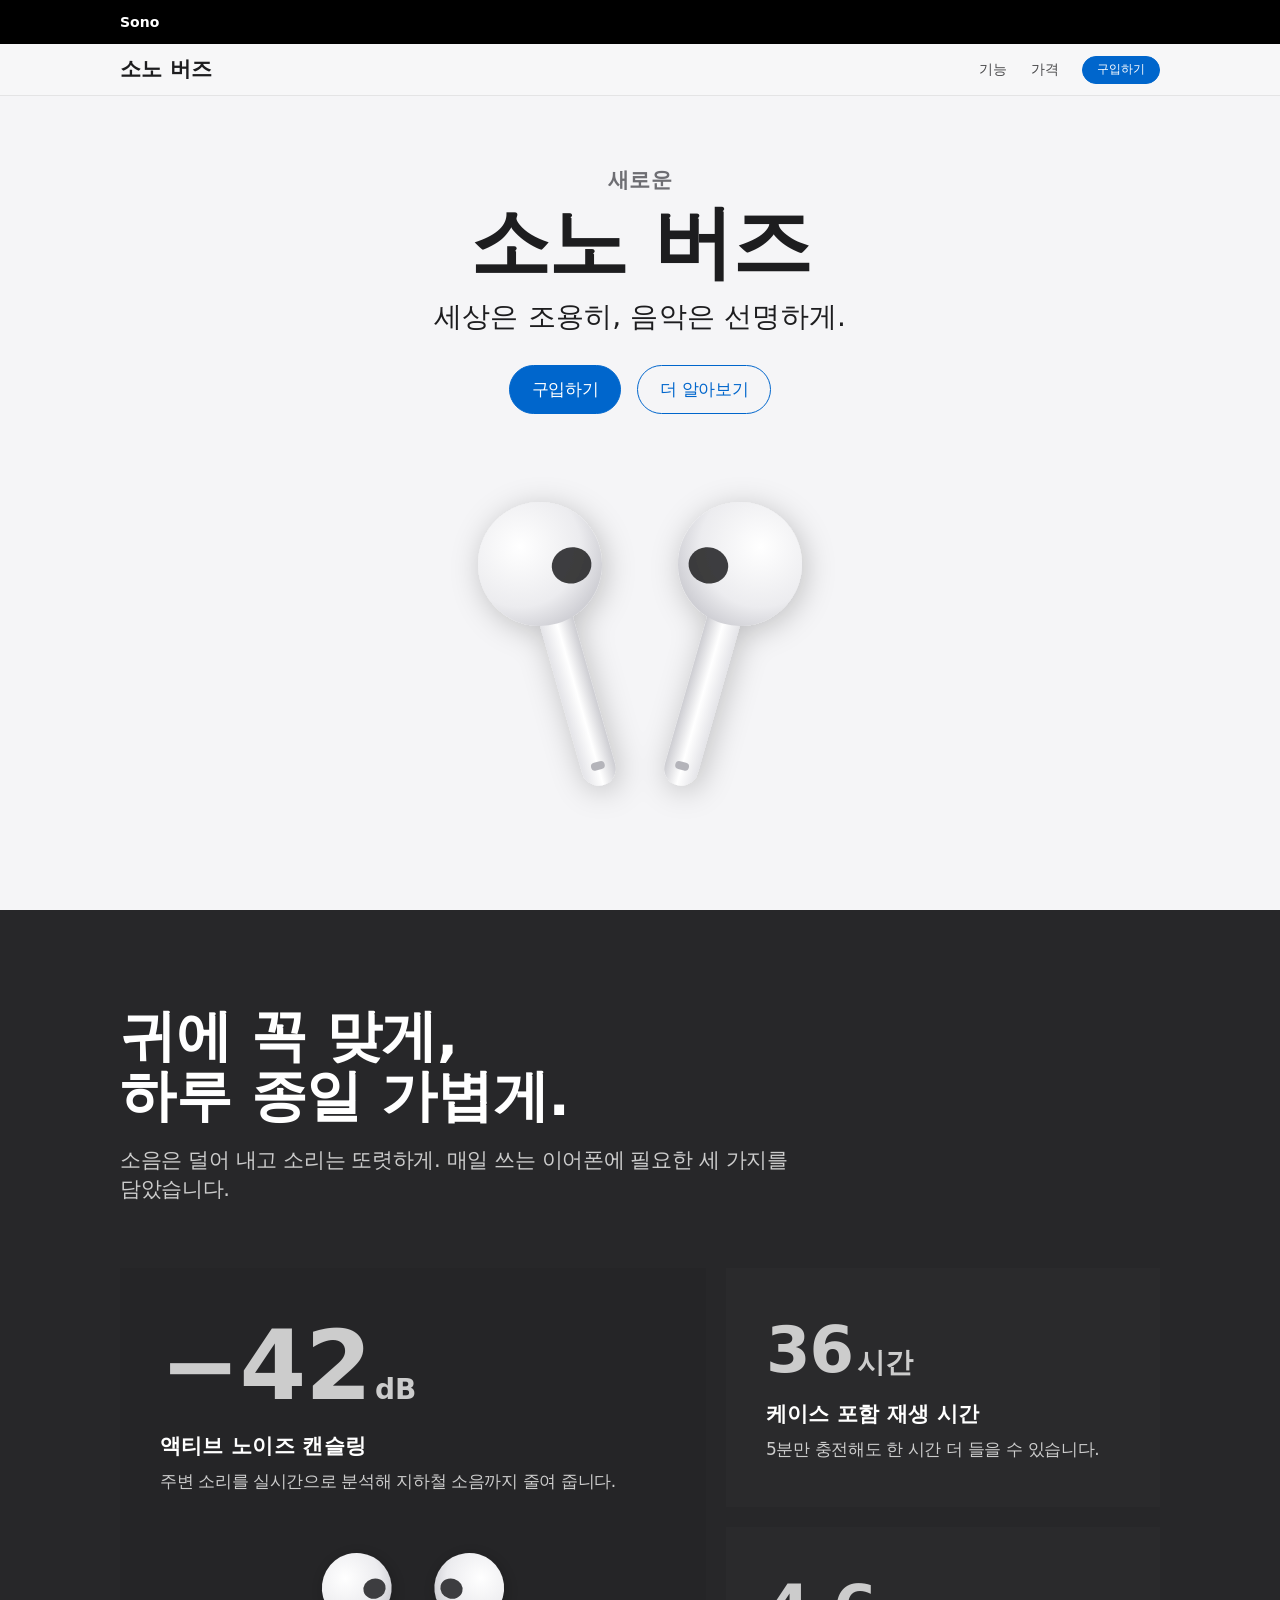
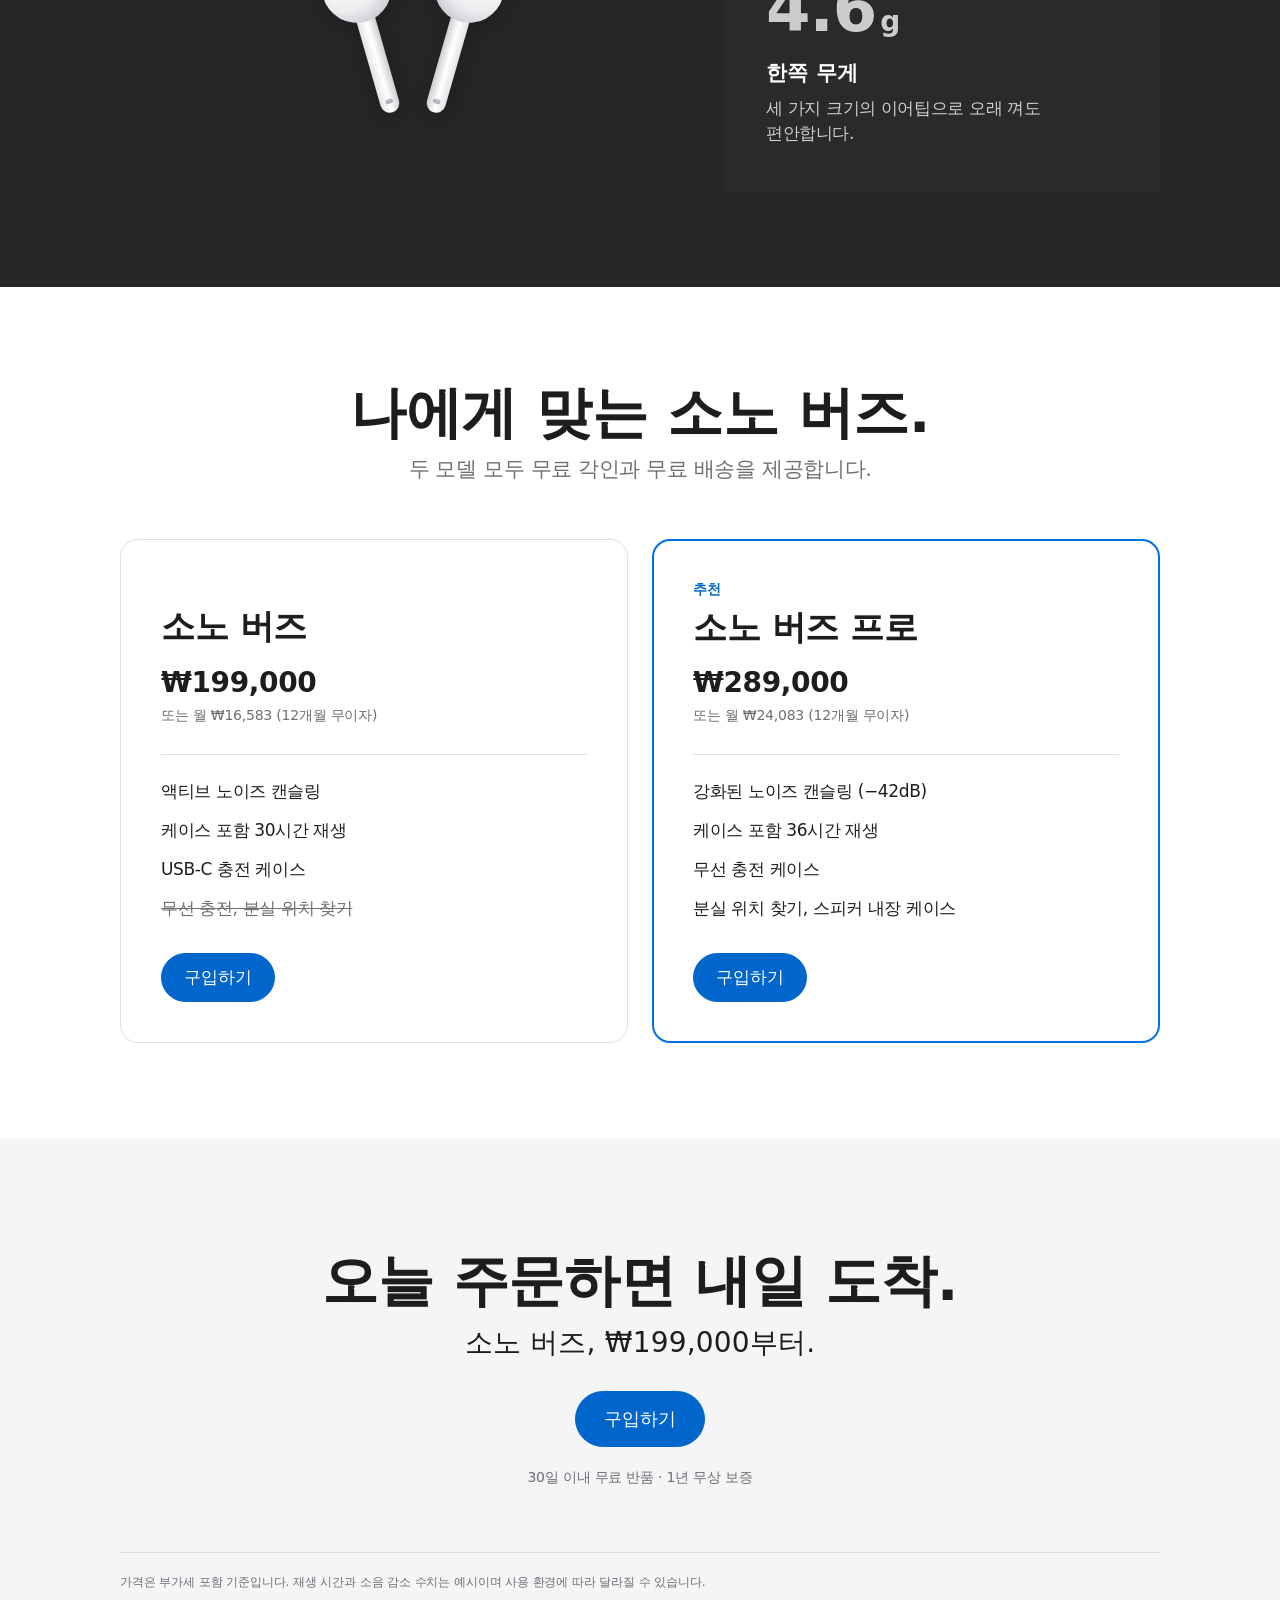
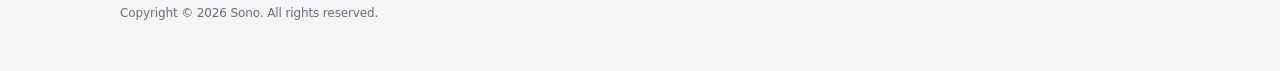
==== index.html @ af4d8603 "Add Sono Buds wireless earbuds landing page Built from DESIGN.md tokens: HTML reference comps per se" ====
<!doctype html>
<html lang="ko">
<head>
<meta charset="utf-8">
<meta name="viewport" content="width=device-width, initial-scale=1">
<title>소노 버즈 | 무선 이어폰</title>
<meta name="description" content="세상은 조용히, 음악은 선명하게. 노이즈 캔슬링 무선 이어폰 소노 버즈.">
<meta name="color-scheme" content="light dark">
<meta name="theme-color" content="#000000">
<link rel="preload" as="image" href="assets/buds.svg">
<style>
/* 색·글꼴·간격 기준: DESIGN.md (Apple design analysis) */
:root {
  --primary: #0066cc;
  --primary-focus: #0071e3;
  --btn-bg: #0066cc;
  --btn-hover: #0071e3;
  --primary-on-dark: #2997ff;
  --ink: #1d1d1f;
  --ink-muted: #6e6e73;
  --hairline: #e0e0e0;
  --canvas: #ffffff;
  --parchment: #f5f5f7;
  --tile: #272729;
  --tile-2: #2a2a2c;
  --tile-3: #252527;
  --on-dark: #ffffff;
  --on-dark-muted: #cccccc;
  --nav: #000000;
  --subnav: rgba(245, 245, 247, 0.8);
  --font-display: "SF Pro Display", -apple-system, BlinkMacSystemFont, "Apple SD Gothic Neo", "Pretendard", "Noto Sans KR", system-ui, sans-serif;
  --font-text: "SF Pro Text", -apple-system, BlinkMacSystemFont, "Apple SD Gothic Neo", "Pretendard", "Noto Sans KR", system-ui, sans-serif;
  --gutter: max(calc(24px + env(safe-area-inset-left)), calc((100% - 1040px) / 2));
  --ease: cubic-bezier(0.16, 1, 0.3, 1);
}
@media (prefers-color-scheme: dark) {
  :root {
    --primary: #2997ff;
    --primary-focus: #2997ff;
    --btn-bg: #0071e3;
    --btn-hover: #0062c4;
    --ink: #f5f5f7;
    --ink-muted: #a1a1a6;
    --hairline: #3a3a3c;
    --canvas: #101012;
    --parchment: #161617;
    --tile: #1d1d1f;
    --tile-2: #232325;
    --tile-3: #1a1a1c;
    --subnav: rgba(22, 22, 23, 0.8);
  }
}

*, *::before, *::after { box-sizing: border-box; }
* { margin: 0; }
html { scroll-behavior: smooth; scroll-padding-top: 52px; -webkit-tap-highlight-color: transparent; }
a, button { touch-action: manipulation; }
body {
  font: 400 17px/1.47 var(--font-text);
  letter-spacing: -0.374px;
  color: var(--ink);
  background: var(--canvas);
  -webkit-font-smoothing: antialiased;
  word-break: keep-all;
  overflow-wrap: anywhere;
}
img { display: block; max-width: 100%; height: auto; }
h1, h2, h3, .hero__lead, .closing__lead { text-wrap: balance; }
a { color: inherit; }
:focus-visible { outline: 2px solid var(--primary-focus); outline-offset: 3px; }

.visually-hidden {
  position: absolute; width: 1px; height: 1px; overflow: hidden;
  clip: rect(0 0 0 0); white-space: nowrap;
}
.skip {
  position: absolute; left: 16px; top: -48px; z-index: 30;
  padding: 8px 15px; border-radius: 8px;
  background: var(--ink); color: var(--canvas); text-decoration: none;
}
.skip:focus { top: 8px; }

/* 버튼: 알약 모양 하나만, 누르면 0.95 */
.btn {
  display: inline-flex; align-items: center; justify-content: center;
  min-height: 44px; padding: 11px 22px;
  border: 1px solid var(--btn-bg); border-radius: 999px;
  background: var(--btn-bg); color: #fff;
  font: inherit; text-decoration: none; white-space: nowrap; cursor: pointer;
  transition: transform 0.2s var(--ease), background-color 0.2s var(--ease);
}
.btn:hover { background: var(--btn-hover); border-color: var(--btn-hover); }
.btn:active { transform: scale(0.95); }
.btn--ghost { background: transparent; border-color: var(--primary); color: var(--primary); }
.btn--ghost:hover { background: transparent; text-decoration: underline; }
.btn--lg { padding: 14px 28px; font-size: 18px; font-weight: 300; letter-spacing: 0; }

/* 글로벌 내비 + 서브 내비 */
.global-nav {
  height: 44px; background: var(--nav); color: #fff;
  display: flex; align-items: center; padding: 0 var(--gutter);
  font: 600 14px/1 var(--font-display); letter-spacing: 0;
}
.sub-nav {
  position: sticky; top: 0; z-index: 20;
  height: 52px; padding: 0 var(--gutter);
  display: flex; align-items: center; justify-content: space-between; gap: 16px;
  background: var(--subnav);
  -webkit-backdrop-filter: saturate(180%) blur(20px);
  backdrop-filter: saturate(180%) blur(20px);
  border-bottom: 1px solid rgba(0, 0, 0, 0.08);
}
.sub-nav__name { font: 600 21px/1.19 var(--font-display); letter-spacing: 0.231px; text-decoration: none; }
.sub-nav__links { display: flex; align-items: center; gap: 24px; list-style: none; padding: 0; font-size: 14px; letter-spacing: -0.224px; }
.sub-nav__links a:not(.btn) { text-decoration: none; opacity: 0.8; }
.sub-nav__links a:not(.btn):hover { opacity: 1; }
.sub-nav .btn { min-height: 28px; padding: 4px 14px; font-size: 12px; letter-spacing: -0.12px; }

/* 히어로 */
.hero {
  background: var(--parchment);
  padding: 72px 24px 56px;
  text-align: center;
  display: flex; flex-direction: column; align-items: center;
  overflow: hidden;
}
.hero__eyebrow { font: 600 21px/1.19 var(--font-display); color: var(--ink-muted); letter-spacing: 0.231px; }
.hero h1 { font: 600 80px/1.05 var(--font-display); letter-spacing: -1.6px; margin-top: 8px; }
.hero__lead { font: 400 28px/1.14 var(--font-display); letter-spacing: 0.196px; margin-top: 16px; }
.hero__cta { display: flex; flex-wrap: wrap; gap: 16px; justify-content: center; margin-top: 32px; }
.hero__media { margin-top: 40px; width: min(640px, 100%); }

/* 기능: 한 번만 등장하는 어두운 띠, 비대칭 3칸 */
.features { background: var(--tile); color: var(--on-dark); padding: 96px var(--gutter); }
.features h2 { font: 600 56px/1.07 var(--font-display); letter-spacing: -0.28px; }
.features__intro { font-size: 21px; line-height: 1.38; color: var(--on-dark-muted); margin-top: 20px; max-width: 34em; }
.bento {
  margin-top: 64px;
  display: grid; gap: 20px;
  grid-template-columns: 1.35fr 1fr;
  grid-template-rows: auto auto;
}
.cell { background: var(--tile-2); padding: 40px; display: flex; flex-direction: column; }
.cell--lead { grid-row: span 2; background: var(--tile-3); }
.cell__media { margin: auto auto 0; padding-top: 32px; width: min(360px, 100%); }
.stat { font: 600 64px/1 var(--font-display); letter-spacing: -1px; font-variant-numeric: tabular-nums; }
.stat small { font-size: 28px; margin-left: 4px; letter-spacing: 0; }
.cell--lead .stat { font-size: 96px; }
.cell h3 { font: 600 21px/1.19 var(--font-display); letter-spacing: 0.231px; margin-top: 20px; }
.cell p { color: var(--on-dark-muted); margin-top: 10px; }

/* 가격 */
.pricing { background: var(--canvas); padding: 96px var(--gutter); }
.pricing h2 { font: 600 56px/1.07 var(--font-display); letter-spacing: -0.28px; text-align: center; }
.pricing__sub { text-align: center; font-size: 21px; line-height: 1.38; color: var(--ink-muted); margin-top: 12px; }
.plans { margin-top: 56px; display: grid; grid-template-columns: 1fr 1fr; gap: 24px; }
.plan {
  border: 1px solid var(--hairline); border-radius: 18px;
  padding: 40px; display: flex; flex-direction: column;
}
.plan--pick { border: 2px solid var(--primary-focus); padding: 39px; }
.plan__tag { font: 600 14px/1.29 var(--font-text); letter-spacing: -0.224px; color: var(--primary); min-height: 18px; }
.plan h3 { font: 600 34px/1.2 var(--font-display); letter-spacing: -0.374px; margin-top: 8px; }
.plan__price { font: 600 28px/1.14 var(--font-display); margin-top: 20px; font-variant-numeric: tabular-nums; }
.plan__monthly { font-size: 14px; letter-spacing: -0.224px; color: var(--ink-muted); margin-top: 6px; }
.plan ul { list-style: none; padding: 24px 0 0; margin: 28px 0 32px; border-top: 1px solid var(--hairline); display: grid; gap: 14px; }
.plan li.is-off { color: var(--ink-muted); text-decoration: line-through; }
.plan .btn { align-self: flex-start; margin-top: auto; }

/* 마무리 */
.closing { background: var(--parchment); text-align: center; padding: 112px 24px 0; }
.closing h2 { font: 600 56px/1.07 var(--font-display); letter-spacing: -0.28px; }
.closing__lead { font: 400 28px/1.14 var(--font-display); letter-spacing: 0.196px; margin-top: 16px; }
.closing .btn { margin-top: 32px; }
.closing__fine { margin-top: 20px; font-size: 14px; letter-spacing: -0.224px; color: var(--ink-muted); }

footer {
  background: var(--parchment); color: var(--ink-muted);
  padding: 64px var(--gutter) 48px;
  font-size: 12px; line-height: 1.6; letter-spacing: -0.12px;
}
footer p + p { margin-top: 12px; }
footer .rule { border-top: 1px solid var(--hairline); padding-top: 20px; }

/* 움직임: 위계 전달용 등장 효과만, 동작 줄이기 설정 존중 */
@media (prefers-reduced-motion: no-preference) {
  .hero > * { animation: rise 0.9s var(--ease) both; }
  .hero > :nth-child(2) { animation-delay: 0.06s; }
  .hero > :nth-child(3) { animation-delay: 0.12s; }
  .hero > :nth-child(4) { animation-delay: 0.18s; }
  .hero > :nth-child(5) { animation-delay: 0.28s; }
  .js .reveal { opacity: 0; transform: translateY(24px); transition: opacity 0.8s var(--ease), transform 0.8s var(--ease); }
  .js .reveal.is-in { opacity: 1; transform: none; }
  @keyframes rise { from { opacity: 0; transform: translateY(20px); } }
}
@media (prefers-reduced-motion: reduce) {
  html { scroll-behavior: auto; }
  .btn { transition: none; }
}

/* 반응형 */
@media (max-width: 1068px) {
  .hero h1 { font-size: 64px; letter-spacing: -1.2px; }
}
@media (max-width: 833px) {
  .sub-nav__links li:not(:last-child) { display: none; }
  .bento { grid-template-columns: 1fr; }
  .cell--lead { grid-row: auto; }
  .plans { grid-template-columns: 1fr; }
  .features h2, .pricing h2, .closing h2 { font-size: 40px; line-height: 1.1; }
}
@media (max-width: 640px) {
  .hero { padding-top: 48px; }
  .hero h1 { font-size: 48px; letter-spacing: -0.8px; }
  .hero__lead, .closing__lead { font-size: 21px; }
  .features, .pricing { padding-top: 64px; padding-bottom: 64px; }
  .features h2, .pricing h2, .closing h2 { font-size: 32px; }
  .features__intro, .pricing__sub { font-size: 17px; }
  .cell, .plan { padding: 28px; }
  .plan--pick { padding: 27px; }
  .cell--lead .stat { font-size: 72px; }
  .stat { font-size: 52px; }
  .closing { padding-top: 72px; }
}
</style>
</head>
<body>
<a class="skip" href="#main">본문으로 건너뛰기</a>

<div class="global-nav" translate="no">Sono</div>
<nav class="sub-nav" aria-label="소노 버즈">
  <a class="sub-nav__name" href="#top">소노 버즈</a>
  <ul class="sub-nav__links">
    <li><a href="#features">기능</a></li>
    <li><a href="#pricing">가격</a></li>
    <li><a class="btn" href="#pricing">구입하기</a></li>
  </ul>
</nav>

<main id="main">
  <section class="hero" id="top" aria-labelledby="hero-title">
    <p class="hero__eyebrow">새로운</p>
    <h1 id="hero-title">소노 버즈</h1>
    <p class="hero__lead">세상은 조용히, 음악은 선명하게.</p>
    <div class="hero__cta">
      <a class="btn" href="#pricing">구입하기</a>
      <a class="btn btn--ghost" href="#features">더 알아보기</a>
    </div>
    <img class="hero__media" src="assets/buds.svg" width="640" height="400" alt="흰색 소노 버즈 이어폰 한 쌍" fetchpriority="high">
  </section>

  <!-- 수치는 예시(mock) 값입니다. 실제 제품 사양으로 교체하세요. -->
  <section class="features" id="features" aria-labelledby="features-title">
    <h2 id="features-title" class="reveal">귀에 꼭 맞게,<br>하루 종일 가볍게.</h2>
    <p class="features__intro reveal">소음은 덜어 내고 소리는 또렷하게. 매일 쓰는 이어폰에 필요한 세 가지를 담았습니다.</p>
    <div class="bento">
      <article class="cell cell--lead reveal">
        <p class="stat">&minus;42<small>dB</small></p>
        <h3>액티브 노이즈 캔슬링</h3>
        <p>주변 소리를 실시간으로 분석해 지하철 소음까지 줄여 줍니다.</p>
        <img class="cell__media" src="assets/buds.svg" width="640" height="400" alt="" loading="lazy">
      </article>
      <article class="cell reveal">
        <p class="stat">36<small>시간</small></p>
        <h3>케이스 포함 재생 시간</h3>
        <p>5분만 충전해도 한 시간 더 들을 수 있습니다.</p>
      </article>
      <article class="cell reveal">
        <p class="stat">4.6<small>g</small></p>
        <h3>한쪽 무게</h3>
        <p>세 가지 크기의 이어팁으로 오래 껴도 편안합니다.</p>
      </article>
    </div>
  </section>

  <section class="pricing" id="pricing" aria-labelledby="pricing-title">
    <h2 id="pricing-title" class="reveal">나에게 맞는 소노 버즈.</h2>
    <p class="pricing__sub reveal">두 모델 모두 무료 각인과 무료 배송을 제공합니다.</p>
    <div class="plans">
      <article class="plan reveal" aria-labelledby="plan-basic">
        <p class="plan__tag" aria-hidden="true"></p>
        <h3 id="plan-basic">소노 버즈</h3>
        <p class="plan__price">₩199,000</p>
        <p class="plan__monthly">또는 월 ₩16,583 (12개월 무이자)</p>
        <ul>
          <li>액티브 노이즈 캔슬링</li>
          <li>케이스 포함 30시간 재생</li>
          <li>USB-C 충전 케이스</li>
          <li class="is-off"><span class="visually-hidden">미포함: </span>무선 충전, 분실 위치 찾기</li>
        </ul>
        <button class="btn" type="button" aria-label="소노 버즈 구입하기">구입하기</button>
      </article>
      <article class="plan plan--pick reveal" aria-labelledby="plan-pro">
        <p class="plan__tag">추천</p>
        <h3 id="plan-pro">소노 버즈 프로</h3>
        <p class="plan__price">₩289,000</p>
        <p class="plan__monthly">또는 월 ₩24,083 (12개월 무이자)</p>
        <ul>
          <li>강화된 노이즈 캔슬링 (&minus;42dB)</li>
          <li>케이스 포함 36시간 재생</li>
          <li>무선 충전 케이스</li>
          <li>분실 위치 찾기, 스피커 내장 케이스</li>
        </ul>
        <button class="btn" type="button" aria-label="소노 버즈 프로 구입하기">구입하기</button>
      </article>
    </div>
  </section>

  <section class="closing" aria-labelledby="closing-title">
    <h2 id="closing-title" class="reveal">오늘 주문하면 내일 도착.</h2>
    <p class="closing__lead reveal">소노 버즈, ₩199,000부터.</p>
    <a class="btn btn--lg reveal" href="#pricing">구입하기</a>
    <p class="closing__fine">30일 이내 무료 반품 · 1년 무상 보증</p>
  </section>
</main>

<footer>
  <p class="rule">가격은 부가세 포함 기준입니다. 재생 시간과 소음 감소 수치는 예시이며 사용 환경에 따라 달라질 수 있습니다.</p>
  <p>Copyright © 2026 Sono. All rights reserved.</p>
</footer>

<script>
  // 스크롤 등장 효과: IntersectionObserver만 사용 (스크롤 이벤트 없음)
  (function () {
    if (!('IntersectionObserver' in window) || matchMedia('(prefers-reduced-motion: reduce)').matches) return;
    document.documentElement.classList.add('js');
    var io = new IntersectionObserver(function (entries) {
      entries.forEach(function (e) {
        if (e.isIntersecting) { e.target.classList.add('is-in'); io.unobserve(e.target); }
      });
    }, { threshold: 0.2 });
    document.querySelectorAll('.reveal').forEach(function (el) { io.observe(el); });
  })();
</script>
</body>
</html>
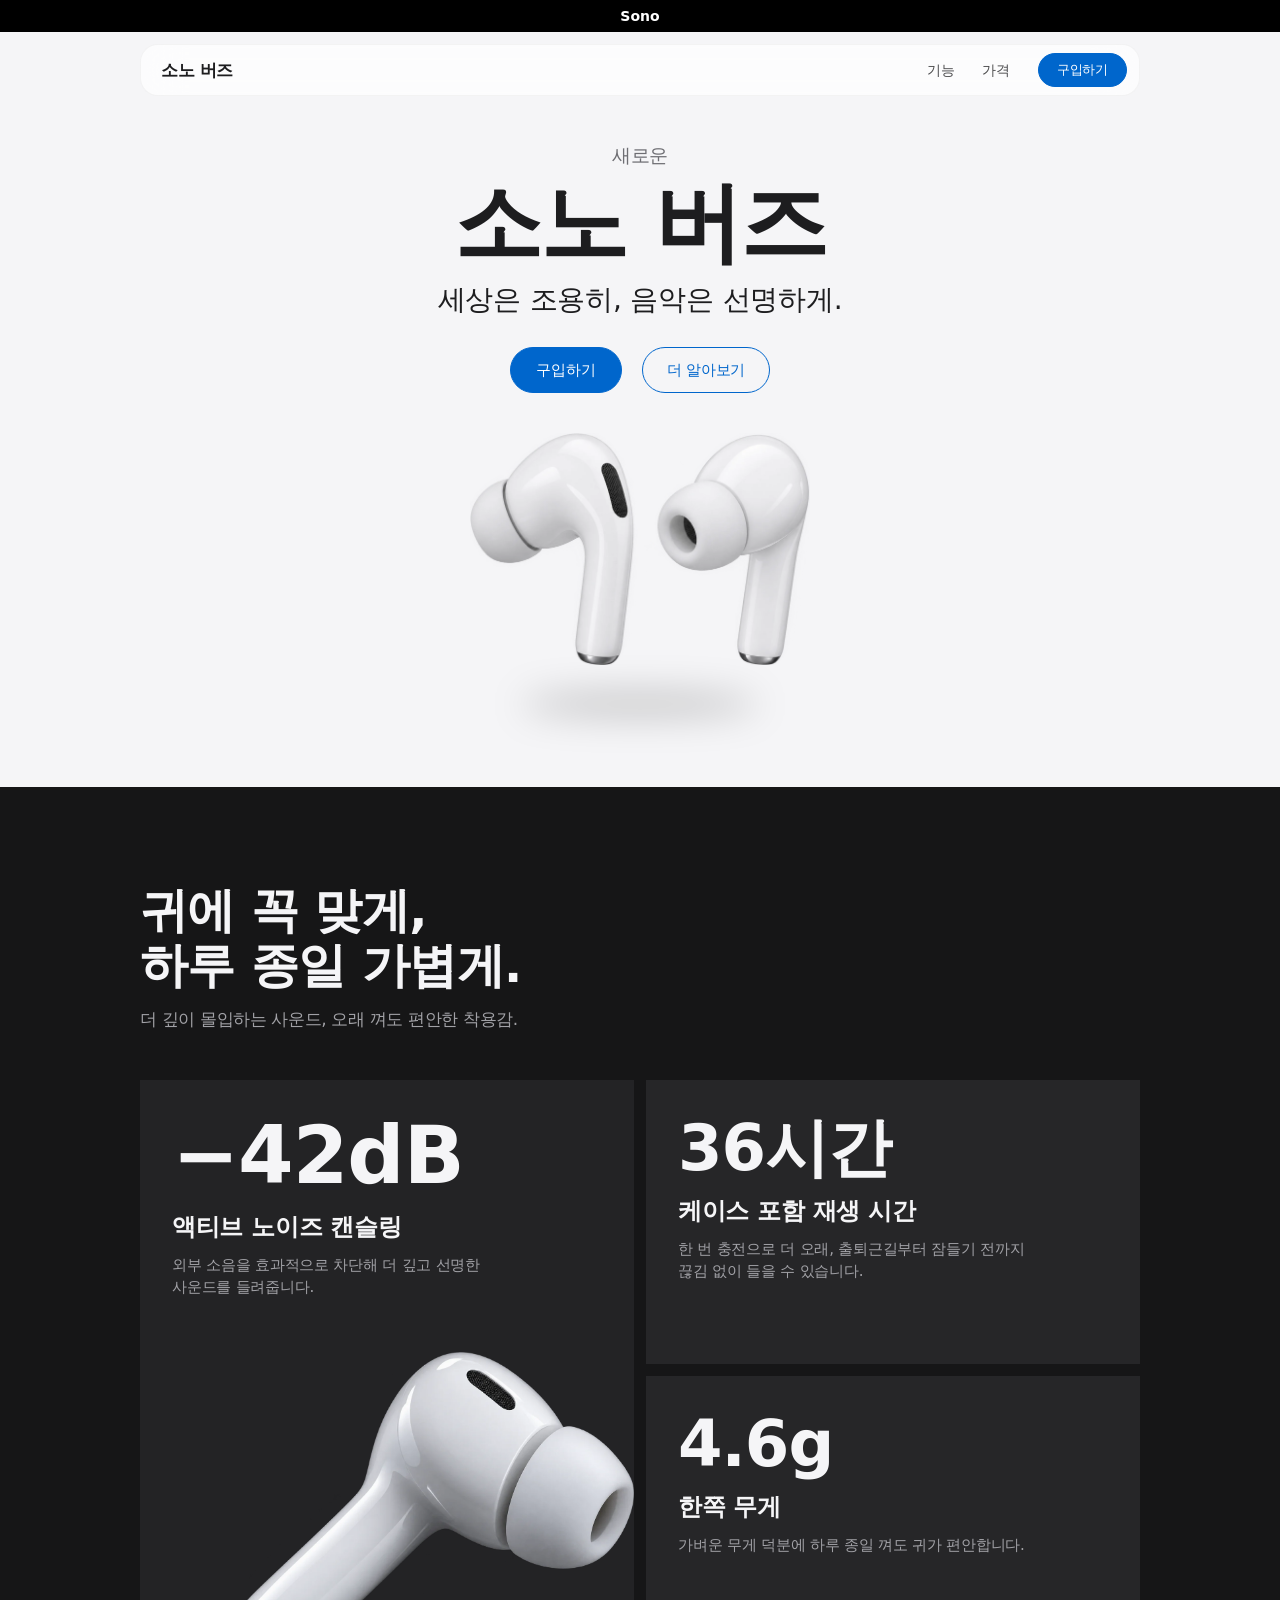
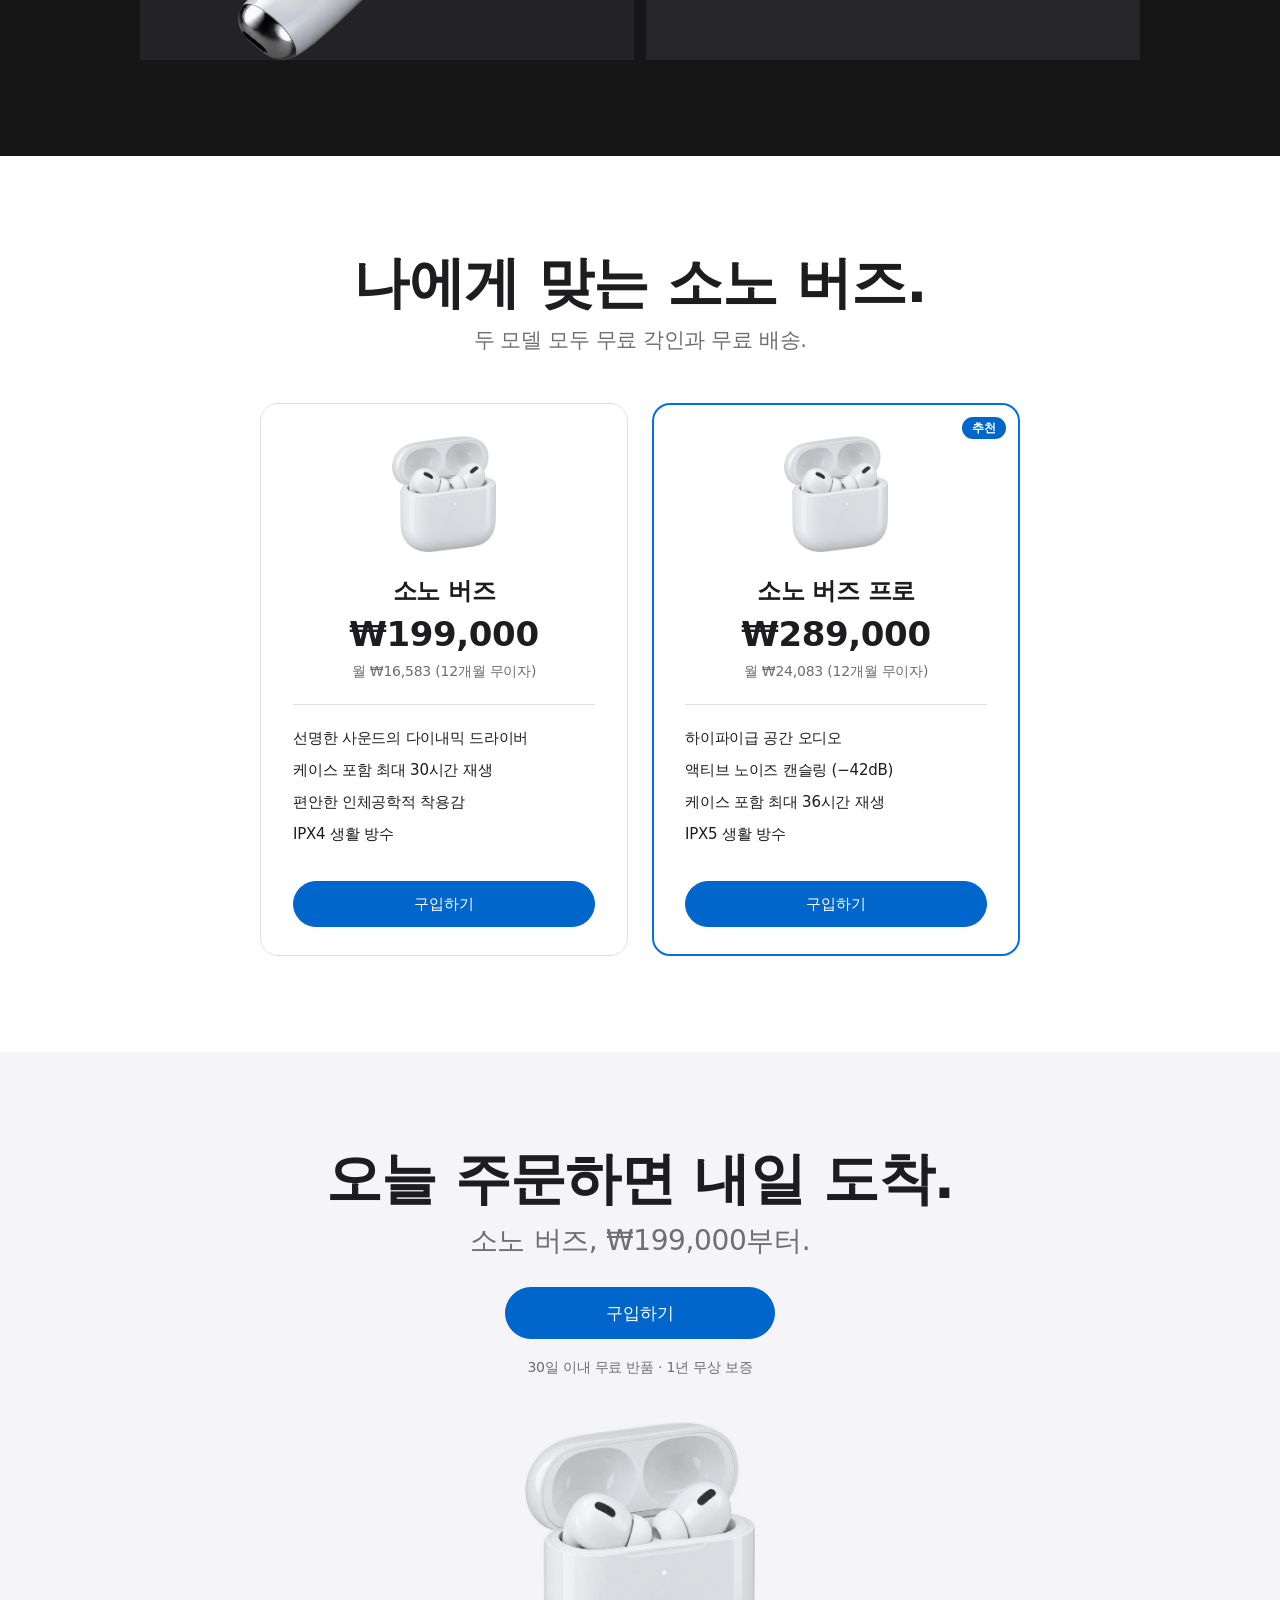
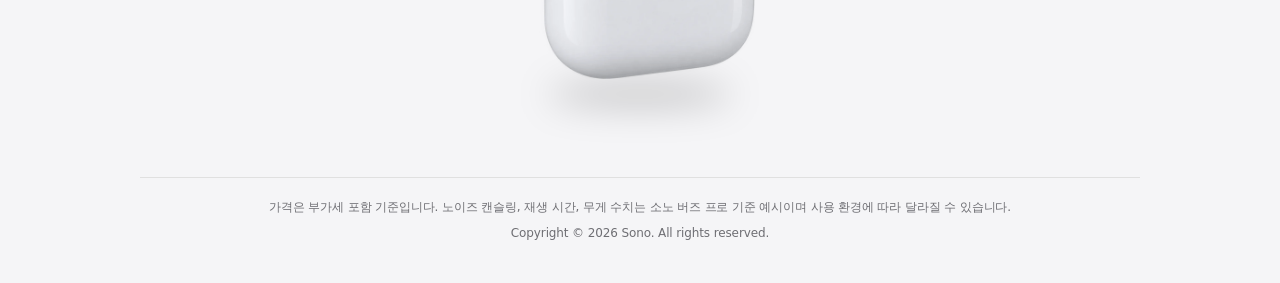
==== commit 38c64478: "Rebuild landing page from generated section references Generate per-section reference images and tra" ====
--- a/index.html
+++ b/index.html
@@ -7,30 +7,29 @@
 <meta name="description" content="세상은 조용히, 음악은 선명하게. 노이즈 캔슬링 무선 이어폰 소노 버즈.">
 <meta name="color-scheme" content="light dark">
 <meta name="theme-color" content="#000000">
-<link rel="preload" as="image" href="assets/buds.svg">
+<link rel="preload" as="image" href="assets/earbuds-pair.webp" fetchpriority="high">
 <style>
-/* 색·글꼴·간격 기준: DESIGN.md (Apple design analysis) */
+/* 색·글꼴·간격 기준: DESIGN.md, 구성: reference/gen/*.png */
 :root {
   --primary: #0066cc;
   --primary-focus: #0071e3;
   --btn-bg: #0066cc;
   --btn-hover: #0071e3;
-  --primary-on-dark: #2997ff;
   --ink: #1d1d1f;
   --ink-muted: #6e6e73;
   --hairline: #e0e0e0;
   --canvas: #ffffff;
   --parchment: #f5f5f7;
-  --tile: #272729;
-  --tile-2: #2a2a2c;
-  --tile-3: #252527;
-  --on-dark: #ffffff;
-  --on-dark-muted: #cccccc;
-  --nav: #000000;
-  --subnav: rgba(245, 245, 247, 0.8);
+  --subnav: rgba(255, 255, 255, 0.72);
+  --dark-band: #161617;
+  --tile: #232325;
+  --tile-2: #262628;
+  --on-dark: #f5f5f7;
+  --on-dark-muted: #a1a1a6;
+  --floor-shadow: rgba(0, 0, 0, 0.22);
   --font-display: "SF Pro Display", -apple-system, BlinkMacSystemFont, "Apple SD Gothic Neo", "Pretendard", "Noto Sans KR", system-ui, sans-serif;
   --font-text: "SF Pro Text", -apple-system, BlinkMacSystemFont, "Apple SD Gothic Neo", "Pretendard", "Noto Sans KR", system-ui, sans-serif;
-  --gutter: max(calc(24px + env(safe-area-inset-left)), calc((100% - 1040px) / 2));
+  --gutter: max(calc(24px + env(safe-area-inset-left)), calc((100% - 1000px) / 2));
   --ease: cubic-bezier(0.16, 1, 0.3, 1);
 }
 @media (prefers-color-scheme: dark) {
@@ -44,16 +43,17 @@
     --hairline: #3a3a3c;
     --canvas: #101012;
     --parchment: #161617;
-    --tile: #1d1d1f;
-    --tile-2: #232325;
-    --tile-3: #1a1a1c;
-    --subnav: rgba(22, 22, 23, 0.8);
+    --subnav: rgba(29, 29, 31, 0.72);
+    --dark-band: #0b0b0c;
+    --tile: #1c1c1e;
+    --tile-2: #1f1f21;
+    --floor-shadow: rgba(0, 0, 0, 0.6);
   }
 }
 
 *, *::before, *::after { box-sizing: border-box; }
 * { margin: 0; }
-html { scroll-behavior: smooth; scroll-padding-top: 52px; -webkit-tap-highlight-color: transparent; }
+html { scroll-behavior: smooth; scroll-padding-top: 76px; -webkit-tap-highlight-color: transparent; }
 a, button { touch-action: manipulation; }
 body {
   font: 400 17px/1.47 var(--font-text);
@@ -65,14 +65,9 @@
   overflow-wrap: anywhere;
 }
 img { display: block; max-width: 100%; height: auto; }
-h1, h2, h3, .hero__lead, .closing__lead { text-wrap: balance; }
-a { color: inherit; }
+h1, h2, h3, .lead { text-wrap: balance; }
 :focus-visible { outline: 2px solid var(--primary-focus); outline-offset: 3px; }
 
-.visually-hidden {
-  position: absolute; width: 1px; height: 1px; overflow: hidden;
-  clip: rect(0 0 0 0); white-space: nowrap;
-}
 .skip {
   position: absolute; left: 16px; top: -48px; z-index: 30;
   padding: 8px 15px; border-radius: 8px;
@@ -80,107 +75,128 @@
 }
 .skip:focus { top: 8px; }
 
-/* 버튼: 알약 모양 하나만, 누르면 0.95 */
+/* 버튼: 알약 모양 하나, 누르면 0.95 */
 .btn {
   display: inline-flex; align-items: center; justify-content: center;
-  min-height: 44px; padding: 11px 22px;
+  min-height: 44px; min-width: 112px; padding: 11px 24px;
   border: 1px solid var(--btn-bg); border-radius: 999px;
   background: var(--btn-bg); color: #fff;
-  font: inherit; text-decoration: none; white-space: nowrap; cursor: pointer;
-  transition: transform 0.2s var(--ease), background-color 0.2s var(--ease);
+  font: inherit; font-size: 15px; letter-spacing: -0.224px;
+  text-decoration: none; white-space: nowrap; cursor: pointer;
+  transition: transform 0.2s var(--ease), background-color 0.2s var(--ease), border-color 0.2s var(--ease);
 }
 .btn:hover { background: var(--btn-hover); border-color: var(--btn-hover); }
 .btn:active { transform: scale(0.95); }
 .btn--ghost { background: transparent; border-color: var(--primary); color: var(--primary); }
-.btn--ghost:hover { background: transparent; text-decoration: underline; }
-.btn--lg { padding: 14px 28px; font-size: 18px; font-weight: 300; letter-spacing: 0; }
-
-/* 글로벌 내비 + 서브 내비 */
+.btn--ghost:hover { background: transparent; border-color: var(--primary); text-decoration: underline; }
+.btn--wide { min-width: 270px; min-height: 52px; font-size: 17px; }
+.btn--block { width: 100%; }
+
+/* 글로벌 내비 + 떠 있는 서브 내비 */
 .global-nav {
-  height: 44px; background: var(--nav); color: #fff;
-  display: flex; align-items: center; padding: 0 var(--gutter);
+  height: 32px; background: #000; color: #fff;
+  display: flex; align-items: center; justify-content: center;
   font: 600 14px/1 var(--font-display); letter-spacing: 0;
 }
 .sub-nav {
   position: sticky; top: 0; z-index: 20;
-  height: 52px; padding: 0 var(--gutter);
+  padding: 12px var(--gutter) 0;
+}
+.sub-nav__bar {
+  height: 52px; padding: 0 12px 0 20px; border-radius: 18px;
   display: flex; align-items: center; justify-content: space-between; gap: 16px;
   background: var(--subnav);
   -webkit-backdrop-filter: saturate(180%) blur(20px);
   backdrop-filter: saturate(180%) blur(20px);
-  border-bottom: 1px solid rgba(0, 0, 0, 0.08);
-}
-.sub-nav__name { font: 600 21px/1.19 var(--font-display); letter-spacing: 0.231px; text-decoration: none; }
-.sub-nav__links { display: flex; align-items: center; gap: 24px; list-style: none; padding: 0; font-size: 14px; letter-spacing: -0.224px; }
-.sub-nav__links a:not(.btn) { text-decoration: none; opacity: 0.8; }
-.sub-nav__links a:not(.btn):hover { opacity: 1; }
-.sub-nav .btn { min-height: 28px; padding: 4px 14px; font-size: 12px; letter-spacing: -0.12px; }
+  border: 1px solid rgba(0, 0, 0, 0.04);
+}
+.sub-nav__name { font: 600 17px/1 var(--font-display); color: inherit; text-decoration: none; }
+.sub-nav__links { display: flex; align-items: center; gap: 28px; list-style: none; padding: 0; font-size: 14px; letter-spacing: -0.224px; }
+.sub-nav__links a:not(.btn) { color: inherit; text-decoration: none; opacity: 0.8; }
+.sub-nav__links a:not(.btn):hover { opacity: 1; text-decoration: underline; }
+.sub-nav .btn { min-height: 34px; min-width: 0; padding: 6px 18px; font-size: 13px; }
 
 /* 히어로 */
 .hero {
   background: var(--parchment);
-  padding: 72px 24px 56px;
+  margin-top: -64px; padding: 112px 24px 72px;
   text-align: center;
   display: flex; flex-direction: column; align-items: center;
-  overflow: hidden;
-}
-.hero__eyebrow { font: 600 21px/1.19 var(--font-display); color: var(--ink-muted); letter-spacing: 0.231px; }
-.hero h1 { font: 600 80px/1.05 var(--font-display); letter-spacing: -1.6px; margin-top: 8px; }
-.hero__lead { font: 400 28px/1.14 var(--font-display); letter-spacing: 0.196px; margin-top: 16px; }
-.hero__cta { display: flex; flex-wrap: wrap; gap: 16px; justify-content: center; margin-top: 32px; }
-.hero__media { margin-top: 40px; width: min(640px, 100%); }
-
-/* 기능: 한 번만 등장하는 어두운 띠, 비대칭 3칸 */
-.features { background: var(--tile); color: var(--on-dark); padding: 96px var(--gutter); }
-.features h2 { font: 600 56px/1.07 var(--font-display); letter-spacing: -0.28px; }
-.features__intro { font-size: 21px; line-height: 1.38; color: var(--on-dark-muted); margin-top: 20px; max-width: 34em; }
+}
+.hero__eyebrow { font: 400 19px/1.2 var(--font-display); color: var(--ink-muted); }
+.hero h1 { font: 700 88px/1.05 var(--font-display); letter-spacing: -2px; margin-top: 10px; }
+.hero .lead { font: 400 28px/1.2 var(--font-display); letter-spacing: -0.2px; margin-top: 14px; }
+.hero__cta { display: flex; flex-wrap: wrap; gap: 20px; justify-content: center; margin-top: 30px; }
+/* 제품이 바닥에 놓인 느낌: 시스템의 유일한 그림자 */
+.stage { position: relative; margin-top: 40px; width: min(340px, 72%); }
+.stage::after {
+  content: ""; display: block; width: 70%; height: 22px; margin: 28px auto 0;
+  border-radius: 50%; background: var(--floor-shadow); filter: blur(18px);
+}
+.closing .stage { margin: 44px auto 0; width: min(230px, 55%); }
+.closing .stage::after { margin-top: 4px; width: 80%; }
+
+/* 기능: 어두운 띠, 큰 칸 1 + 작은 칸 2 */
+.features { background: var(--dark-band); color: var(--on-dark); padding: 96px var(--gutter); }
+.features h2 { font: 700 48px/1.15 var(--font-display); letter-spacing: -0.6px; }
+.features__intro { color: var(--on-dark-muted); margin-top: 14px; }
 .bento {
-  margin-top: 64px;
-  display: grid; gap: 20px;
-  grid-template-columns: 1.35fr 1fr;
-  grid-template-rows: auto auto;
-}
-.cell { background: var(--tile-2); padding: 40px; display: flex; flex-direction: column; }
-.cell--lead { grid-row: span 2; background: var(--tile-3); }
-.cell__media { margin: auto auto 0; padding-top: 32px; width: min(360px, 100%); }
-.stat { font: 600 64px/1 var(--font-display); letter-spacing: -1px; font-variant-numeric: tabular-nums; }
-.stat small { font-size: 28px; margin-left: 4px; letter-spacing: 0; }
-.cell--lead .stat { font-size: 96px; }
-.cell h3 { font: 600 21px/1.19 var(--font-display); letter-spacing: 0.231px; margin-top: 20px; }
-.cell p { color: var(--on-dark-muted); margin-top: 10px; }
+  margin-top: 48px;
+  display: grid; gap: 12px;
+  grid-template-columns: 1fr 1fr;
+  grid-template-rows: 1fr 1fr;
+}
+.cell { position: relative; overflow: hidden; background: var(--tile-2); padding: 36px 32px; min-height: 280px; }
+.cell--lead { grid-row: span 2; background: var(--tile); padding-bottom: 0; display: flex; flex-direction: column; min-height: 580px; }
+.stat { font: 700 64px/1 var(--font-display); letter-spacing: -1px; font-variant-numeric: tabular-nums; }
+.cell--lead .stat { font-size: 80px; }
+.cell h3 { font: 700 24px/1.25 var(--font-display); letter-spacing: -0.3px; margin-top: 16px; }
+.cell p:not(.stat) { color: var(--on-dark-muted); font-size: 15px; letter-spacing: -0.224px; margin-top: 12px; max-width: 24em; }
+.cell__media { margin: auto -32px 0 auto; width: 92%; max-width: 440px; padding-top: 24px; }
 
 /* 가격 */
 .pricing { background: var(--canvas); padding: 96px var(--gutter); }
-.pricing h2 { font: 600 56px/1.07 var(--font-display); letter-spacing: -0.28px; text-align: center; }
-.pricing__sub { text-align: center; font-size: 21px; line-height: 1.38; color: var(--ink-muted); margin-top: 12px; }
-.plans { margin-top: 56px; display: grid; grid-template-columns: 1fr 1fr; gap: 24px; }
+.pricing h2 { font: 700 56px/1.1 var(--font-display); letter-spacing: -0.8px; text-align: center; }
+.pricing .lead { text-align: center; font-size: 21px; line-height: 1.38; color: var(--ink-muted); margin-top: 12px; }
+.plans { margin: 48px auto 0; max-width: 760px; display: grid; grid-template-columns: 1fr 1fr; gap: 24px; }
 .plan {
+  position: relative;
   border: 1px solid var(--hairline); border-radius: 18px;
-  padding: 40px; display: flex; flex-direction: column;
-}
-.plan--pick { border: 2px solid var(--primary-focus); padding: 39px; }
-.plan__tag { font: 600 14px/1.29 var(--font-text); letter-spacing: -0.224px; color: var(--primary); min-height: 18px; }
-.plan h3 { font: 600 34px/1.2 var(--font-display); letter-spacing: -0.374px; margin-top: 8px; }
-.plan__price { font: 600 28px/1.14 var(--font-display); margin-top: 20px; font-variant-numeric: tabular-nums; }
-.plan__monthly { font-size: 14px; letter-spacing: -0.224px; color: var(--ink-muted); margin-top: 6px; }
-.plan ul { list-style: none; padding: 24px 0 0; margin: 28px 0 32px; border-top: 1px solid var(--hairline); display: grid; gap: 14px; }
-.plan li.is-off { color: var(--ink-muted); text-decoration: line-through; }
-.plan .btn { align-self: flex-start; margin-top: auto; }
+  padding: 32px 32px 28px; text-align: center;
+  display: flex; flex-direction: column;
+}
+.plan--pick { border: 2px solid var(--primary-focus); padding: 31px 31px 27px; }
+.plan__badge {
+  position: absolute; top: 12px; right: 12px;
+  padding: 3px 10px; border-radius: 999px;
+  background: var(--btn-bg); color: #fff;
+  font: 600 12px/1.4 var(--font-text); letter-spacing: -0.12px;
+}
+.plan__media { width: 104px; margin: 0 auto 24px; }
+.plan h3 { font: 700 24px/1.25 var(--font-display); letter-spacing: -0.3px; }
+.plan__price { font: 700 34px/1.1 var(--font-display); margin-top: 10px; font-variant-numeric: tabular-nums; }
+.plan__monthly { font-size: 14px; letter-spacing: -0.224px; color: var(--ink-muted); margin-top: 8px; }
+.plan ul {
+  list-style: none; padding: 22px 0 0; margin: 22px 0 36px;
+  border-top: 1px solid var(--hairline);
+  display: grid; gap: 10px; text-align: left; font-size: 15px; letter-spacing: -0.224px;
+}
+.plan .btn { margin-top: auto; }
 
 /* 마무리 */
-.closing { background: var(--parchment); text-align: center; padding: 112px 24px 0; }
-.closing h2 { font: 600 56px/1.07 var(--font-display); letter-spacing: -0.28px; }
-.closing__lead { font: 400 28px/1.14 var(--font-display); letter-spacing: 0.196px; margin-top: 16px; }
-.closing .btn { margin-top: 32px; }
-.closing__fine { margin-top: 20px; font-size: 14px; letter-spacing: -0.224px; color: var(--ink-muted); }
+.closing { background: var(--parchment); text-align: center; padding: 96px 24px 72px; }
+.closing h2 { font: 700 56px/1.1 var(--font-display); letter-spacing: -0.8px; }
+.closing .lead { font: 400 28px/1.2 var(--font-display); color: var(--ink-muted); margin-top: 14px; }
+.closing .btn { margin-top: 30px; }
+.closing__fine { margin-top: 18px; font-size: 14px; letter-spacing: -0.224px; color: var(--ink-muted); }
 
 footer {
   background: var(--parchment); color: var(--ink-muted);
-  padding: 64px var(--gutter) 48px;
-  font-size: 12px; line-height: 1.6; letter-spacing: -0.12px;
-}
-footer p + p { margin-top: 12px; }
+  padding: 0 var(--gutter) 40px;
+  font-size: 12px; line-height: 1.6; letter-spacing: -0.12px; text-align: center;
+}
 footer .rule { border-top: 1px solid var(--hairline); padding-top: 20px; }
+footer p + p { margin-top: 6px; }
 
 /* 움직임: 위계 전달용 등장 효과만, 동작 줄이기 설정 존중 */
 @media (prefers-reduced-motion: no-preference) {
@@ -188,7 +204,7 @@
   .hero > :nth-child(2) { animation-delay: 0.06s; }
   .hero > :nth-child(3) { animation-delay: 0.12s; }
   .hero > :nth-child(4) { animation-delay: 0.18s; }
-  .hero > :nth-child(5) { animation-delay: 0.28s; }
+  .hero > :nth-child(5) { animation-delay: 0.3s; }
   .js .reveal { opacity: 0; transform: translateY(24px); transition: opacity 0.8s var(--ease), transform 0.8s var(--ease); }
   .js .reveal.is-in { opacity: 1; transform: none; }
   @keyframes rise { from { opacity: 0; transform: translateY(20px); } }
@@ -200,27 +216,31 @@
 
 /* 반응형 */
 @media (max-width: 1068px) {
-  .hero h1 { font-size: 64px; letter-spacing: -1.2px; }
+  .hero h1 { font-size: 72px; letter-spacing: -1.5px; }
 }
 @media (max-width: 833px) {
   .sub-nav__links li:not(:last-child) { display: none; }
-  .bento { grid-template-columns: 1fr; }
-  .cell--lead { grid-row: auto; }
-  .plans { grid-template-columns: 1fr; }
-  .features h2, .pricing h2, .closing h2 { font-size: 40px; line-height: 1.1; }
+  .bento { grid-template-columns: 1fr; grid-template-rows: none; }
+  .cell--lead { grid-row: auto; min-height: 0; }
+  .cell { min-height: 0; }
+  .plans { grid-template-columns: 1fr; max-width: 420px; }
+  .features h2, .pricing h2, .closing h2 { font-size: 40px; }
 }
 @media (max-width: 640px) {
-  .hero { padding-top: 48px; }
-  .hero h1 { font-size: 48px; letter-spacing: -0.8px; }
-  .hero__lead, .closing__lead { font-size: 21px; }
+  .sub-nav { padding-top: 8px; }
+  .hero { padding-top: 96px; padding-bottom: 56px; }
+  .hero h1 { font-size: 52px; letter-spacing: -1px; }
+  .hero .lead, .closing .lead { font-size: 21px; }
   .features, .pricing { padding-top: 64px; padding-bottom: 64px; }
   .features h2, .pricing h2, .closing h2 { font-size: 32px; }
-  .features__intro, .pricing__sub { font-size: 17px; }
-  .cell, .plan { padding: 28px; }
-  .plan--pick { padding: 27px; }
-  .cell--lead .stat { font-size: 72px; }
+  .pricing .lead { font-size: 17px; }
+  .cell { padding: 28px 24px; }
+  .cell--lead { padding-bottom: 0; }
+  .cell__media { margin-right: -24px; }
+  .cell--lead .stat { font-size: 64px; }
   .stat { font-size: 52px; }
   .closing { padding-top: 72px; }
+  .btn--wide { min-width: 0; width: 100%; max-width: 320px; }
 }
 </style>
 </head>
@@ -229,94 +249,98 @@
 
 <div class="global-nav" translate="no">Sono</div>
 <nav class="sub-nav" aria-label="소노 버즈">
-  <a class="sub-nav__name" href="#top">소노 버즈</a>
-  <ul class="sub-nav__links">
-    <li><a href="#features">기능</a></li>
-    <li><a href="#pricing">가격</a></li>
-    <li><a class="btn" href="#pricing">구입하기</a></li>
-  </ul>
+  <div class="sub-nav__bar">
+    <a class="sub-nav__name" href="#top">소노 버즈</a>
+    <ul class="sub-nav__links">
+      <li><a href="#features">기능</a></li>
+      <li><a href="#pricing">가격</a></li>
+      <li><a class="btn" href="#pricing">구입하기</a></li>
+    </ul>
+  </div>
 </nav>
 
 <main id="main">
   <section class="hero" id="top" aria-labelledby="hero-title">
     <p class="hero__eyebrow">새로운</p>
     <h1 id="hero-title">소노 버즈</h1>
-    <p class="hero__lead">세상은 조용히, 음악은 선명하게.</p>
+    <p class="lead">세상은 조용히, 음악은 선명하게.</p>
     <div class="hero__cta">
       <a class="btn" href="#pricing">구입하기</a>
       <a class="btn btn--ghost" href="#features">더 알아보기</a>
     </div>
-    <img class="hero__media" src="assets/buds.svg" width="640" height="400" alt="흰색 소노 버즈 이어폰 한 쌍" fetchpriority="high">
+    <div class="stage"><img src="assets/earbuds-pair.webp" width="1400" height="955" alt="흰색 소노 버즈 이어폰 한 쌍" fetchpriority="high"></div>
   </section>
 
   <!-- 수치는 예시(mock) 값입니다. 실제 제품 사양으로 교체하세요. -->
   <section class="features" id="features" aria-labelledby="features-title">
     <h2 id="features-title" class="reveal">귀에 꼭 맞게,<br>하루 종일 가볍게.</h2>
-    <p class="features__intro reveal">소음은 덜어 내고 소리는 또렷하게. 매일 쓰는 이어폰에 필요한 세 가지를 담았습니다.</p>
+    <p class="features__intro reveal">더 깊이 몰입하는 사운드, 오래 껴도 편안한 착용감.</p>
     <div class="bento">
       <article class="cell cell--lead reveal">
-        <p class="stat">&minus;42<small>dB</small></p>
+        <p class="stat">&minus;42dB</p>
         <h3>액티브 노이즈 캔슬링</h3>
-        <p>주변 소리를 실시간으로 분석해 지하철 소음까지 줄여 줍니다.</p>
-        <img class="cell__media" src="assets/buds.svg" width="640" height="400" alt="" loading="lazy">
+        <p>외부 소음을 효과적으로 차단해 더 깊고 선명한 사운드를 들려줍니다.</p>
+        <img class="cell__media" src="assets/earbud-single.webp" width="1200" height="935" alt="" loading="lazy">
       </article>
       <article class="cell reveal">
-        <p class="stat">36<small>시간</small></p>
+        <p class="stat">36시간</p>
         <h3>케이스 포함 재생 시간</h3>
-        <p>5분만 충전해도 한 시간 더 들을 수 있습니다.</p>
+        <p>한 번 충전으로 더 오래, 출퇴근길부터 잠들기 전까지 끊김 없이 들을 수 있습니다.</p>
       </article>
       <article class="cell reveal">
-        <p class="stat">4.6<small>g</small></p>
+        <p class="stat">4.6g</p>
         <h3>한쪽 무게</h3>
-        <p>세 가지 크기의 이어팁으로 오래 껴도 편안합니다.</p>
+        <p>가벼운 무게 덕분에 하루 종일 껴도 귀가 편안합니다.</p>
       </article>
     </div>
   </section>
 
   <section class="pricing" id="pricing" aria-labelledby="pricing-title">
     <h2 id="pricing-title" class="reveal">나에게 맞는 소노 버즈.</h2>
-    <p class="pricing__sub reveal">두 모델 모두 무료 각인과 무료 배송을 제공합니다.</p>
+    <p class="lead reveal">두 모델 모두 무료 각인과 무료 배송.</p>
     <div class="plans">
       <article class="plan reveal" aria-labelledby="plan-basic">
-        <p class="plan__tag" aria-hidden="true"></p>
+        <img class="plan__media" src="assets/case-open.webp" width="1000" height="1119" alt="" loading="lazy">
         <h3 id="plan-basic">소노 버즈</h3>
         <p class="plan__price">₩199,000</p>
-        <p class="plan__monthly">또는 월 ₩16,583 (12개월 무이자)</p>
+        <p class="plan__monthly">월 ₩16,583 (12개월 무이자)</p>
         <ul>
-          <li>액티브 노이즈 캔슬링</li>
-          <li>케이스 포함 30시간 재생</li>
-          <li>USB-C 충전 케이스</li>
-          <li class="is-off"><span class="visually-hidden">미포함: </span>무선 충전, 분실 위치 찾기</li>
+          <li>선명한 사운드의 다이내믹 드라이버</li>
+          <li>케이스 포함 최대 30시간 재생</li>
+          <li>편안한 인체공학적 착용감</li>
+          <li>IPX4 생활 방수</li>
         </ul>
-        <button class="btn" type="button" aria-label="소노 버즈 구입하기">구입하기</button>
+        <button class="btn btn--block" type="button" aria-label="소노 버즈 구입하기">구입하기</button>
       </article>
       <article class="plan plan--pick reveal" aria-labelledby="plan-pro">
-        <p class="plan__tag">추천</p>
+        <span class="plan__badge">추천</span>
+        <img class="plan__media" src="assets/case-open.webp" width="1000" height="1119" alt="" loading="lazy">
         <h3 id="plan-pro">소노 버즈 프로</h3>
         <p class="plan__price">₩289,000</p>
-        <p class="plan__monthly">또는 월 ₩24,083 (12개월 무이자)</p>
+        <p class="plan__monthly">월 ₩24,083 (12개월 무이자)</p>
         <ul>
-          <li>강화된 노이즈 캔슬링 (&minus;42dB)</li>
-          <li>케이스 포함 36시간 재생</li>
-          <li>무선 충전 케이스</li>
-          <li>분실 위치 찾기, 스피커 내장 케이스</li>
+          <li>하이파이급 공간 오디오</li>
+          <li>액티브 노이즈 캔슬링 (&minus;42dB)</li>
+          <li>케이스 포함 최대 36시간 재생</li>
+          <li>IPX5 생활 방수</li>
         </ul>
-        <button class="btn" type="button" aria-label="소노 버즈 프로 구입하기">구입하기</button>
+        <button class="btn btn--block" type="button" aria-label="소노 버즈 프로 구입하기">구입하기</button>
       </article>
     </div>
   </section>
 
   <section class="closing" aria-labelledby="closing-title">
     <h2 id="closing-title" class="reveal">오늘 주문하면 내일 도착.</h2>
-    <p class="closing__lead reveal">소노 버즈, ₩199,000부터.</p>
-    <a class="btn btn--lg reveal" href="#pricing">구입하기</a>
+    <p class="lead reveal">소노 버즈, ₩199,000부터.</p>
+    <a class="btn btn--wide reveal" href="#pricing">구입하기</a>
     <p class="closing__fine">30일 이내 무료 반품 · 1년 무상 보증</p>
+    <div class="stage"><img src="assets/case-open.webp" width="1000" height="1119" alt="이어폰 두 쪽이 담긴 열린 충전 케이스" loading="lazy"></div>
   </section>
 </main>
 
 <footer>
-  <p class="rule">가격은 부가세 포함 기준입니다. 재생 시간과 소음 감소 수치는 예시이며 사용 환경에 따라 달라질 수 있습니다.</p>
-  <p>Copyright © 2026 Sono. All rights reserved.</p>
+  <p class="rule">가격은 부가세 포함 기준입니다. 노이즈 캔슬링, 재생 시간, 무게 수치는 소노 버즈 프로 기준 예시이며 사용 환경에 따라 달라질 수 있습니다.</p>
+  <p>Copyright © 2026 <span translate="no">Sono</span>. All rights reserved.</p>
 </footer>
 
 <script>
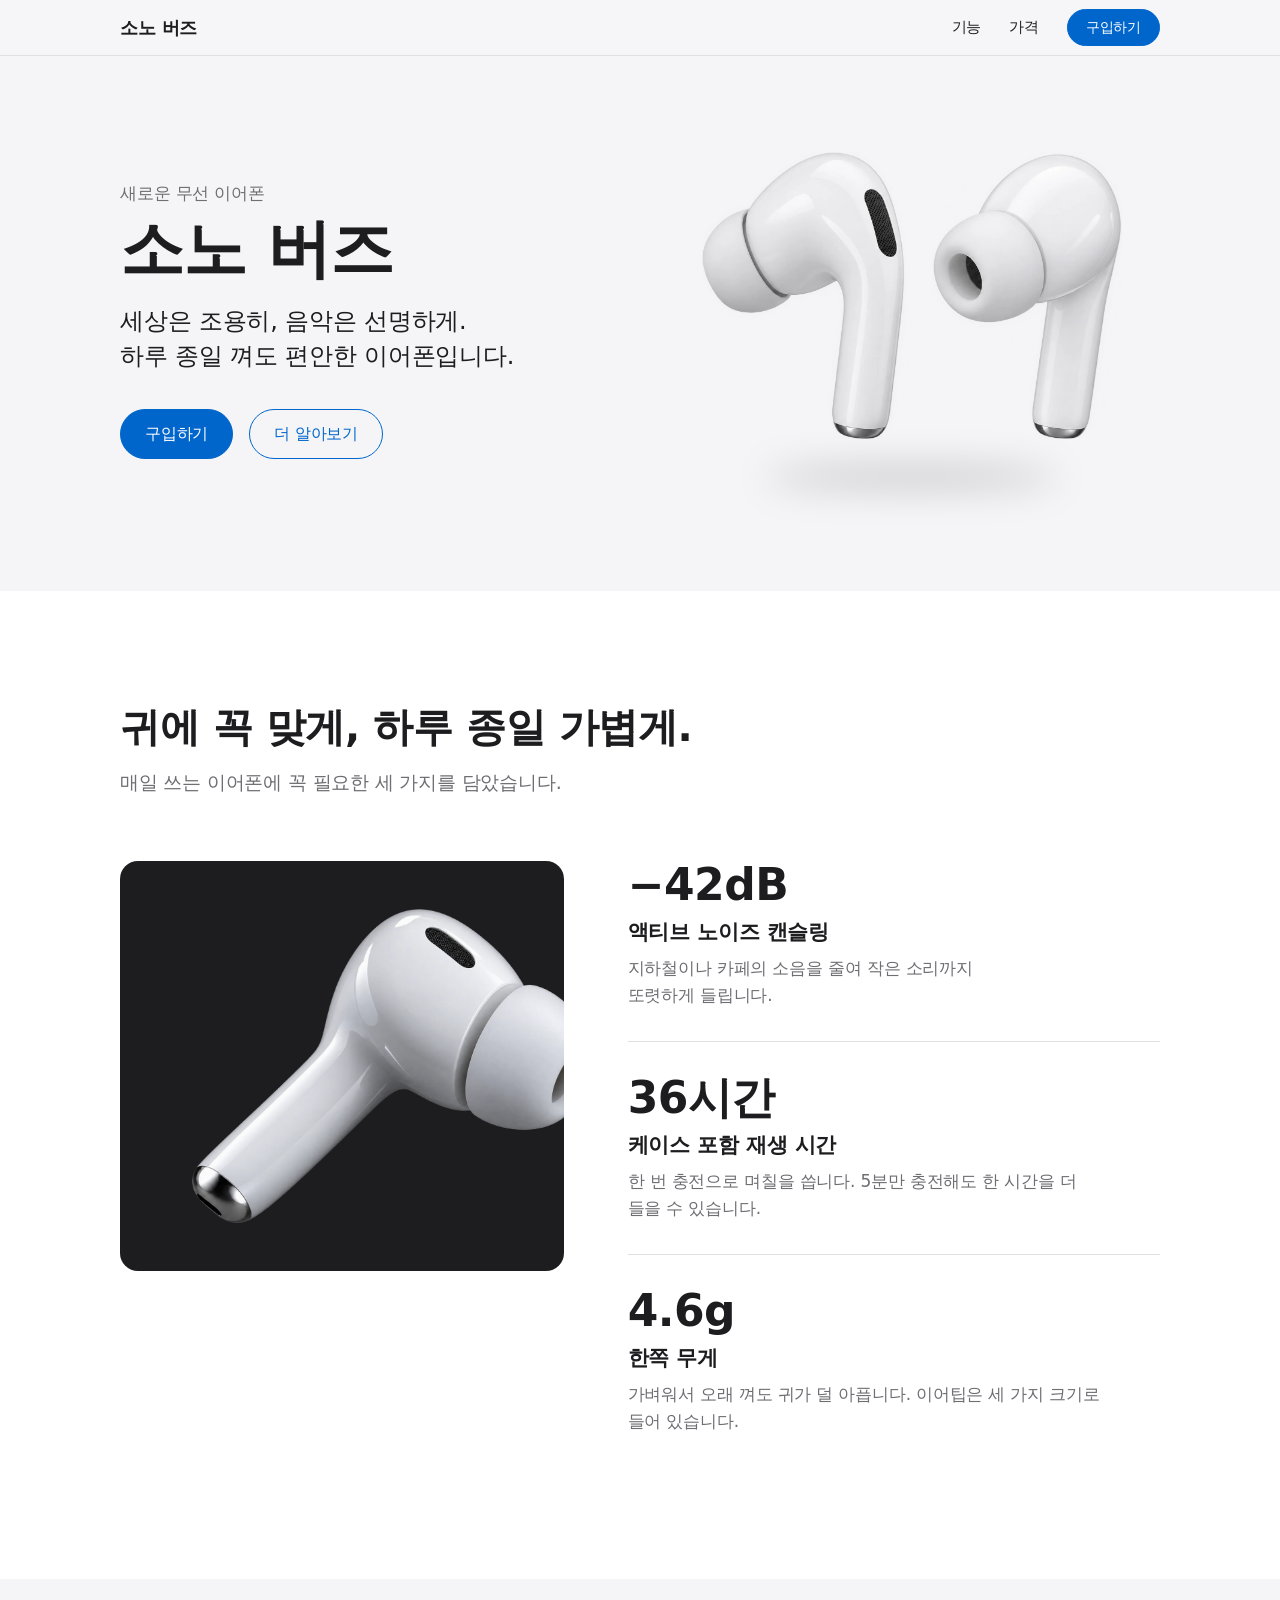
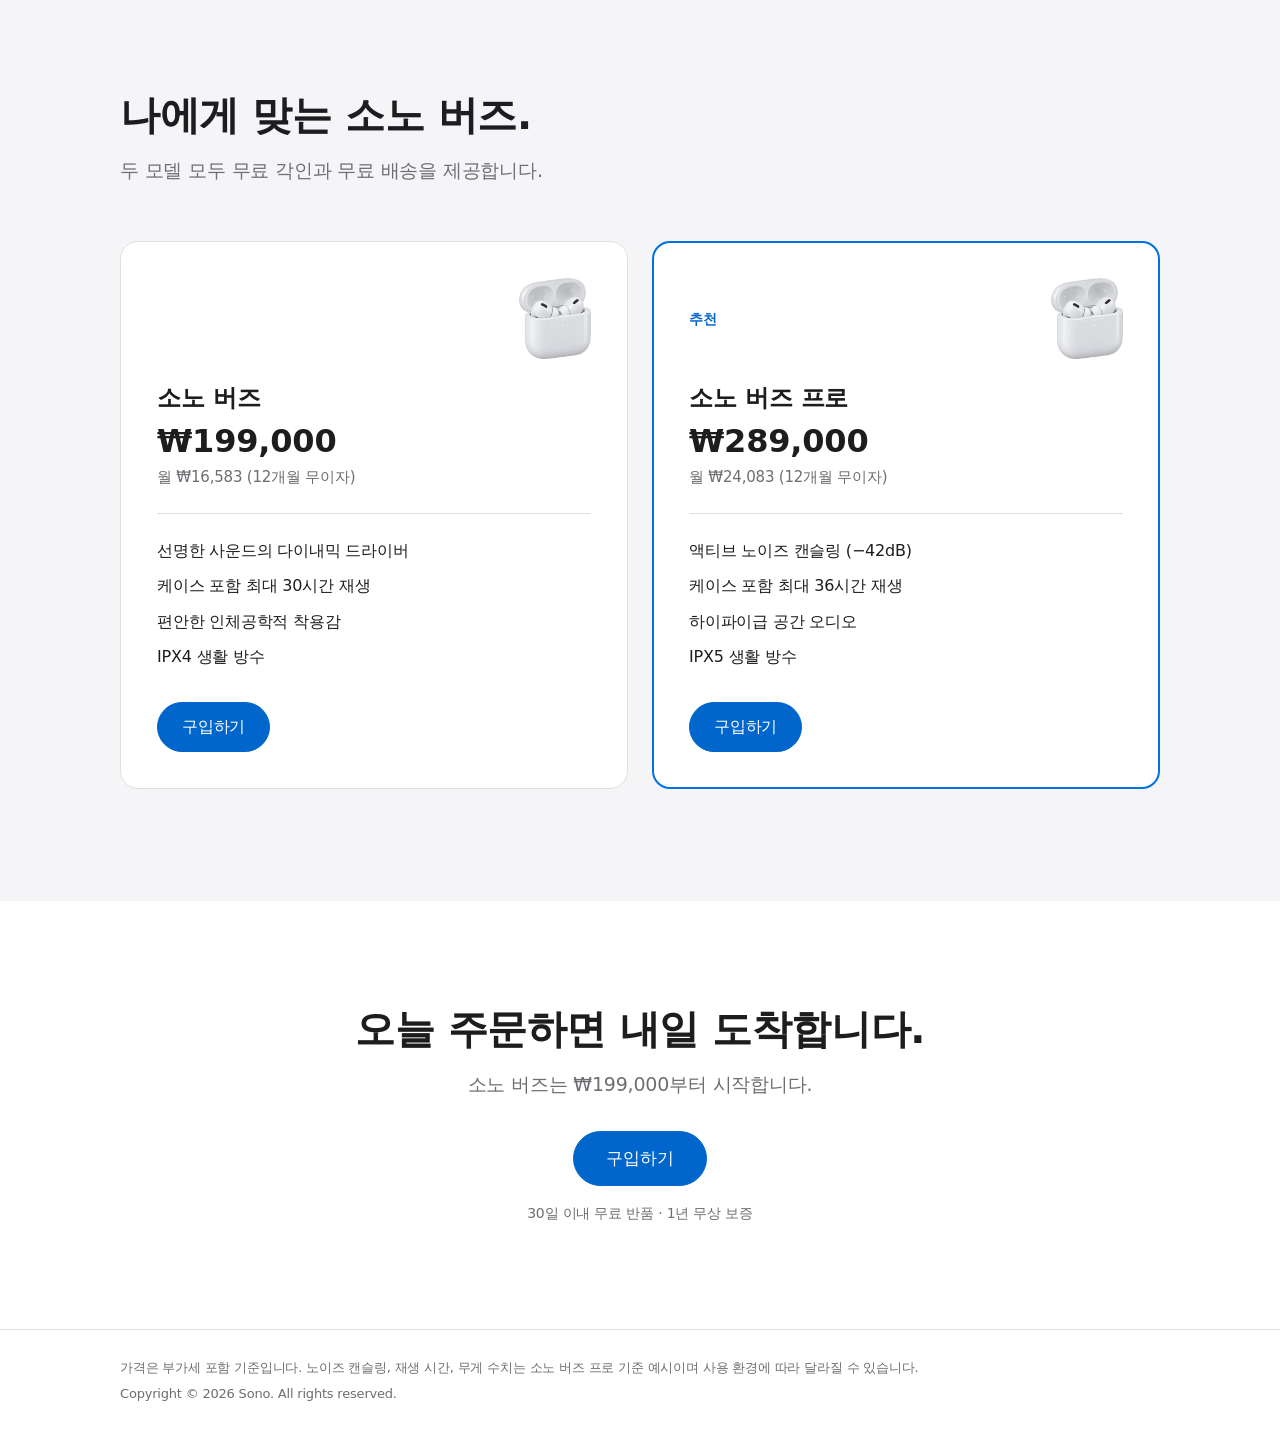
==== commit 7c005628: "Rework landing page for a calmer, more readable layout Lower design variance to 5 and motion to 3: s" ====
--- a/index.html
+++ b/index.html
@@ -6,10 +6,15 @@
 <title>소노 버즈 | 무선 이어폰</title>
 <meta name="description" content="세상은 조용히, 음악은 선명하게. 노이즈 캔슬링 무선 이어폰 소노 버즈.">
 <meta name="color-scheme" content="light dark">
-<meta name="theme-color" content="#000000">
+<meta name="theme-color" content="#f5f5f7" media="(prefers-color-scheme: light)">
+<meta name="theme-color" content="#161617" media="(prefers-color-scheme: dark)">
 <link rel="preload" as="image" href="assets/earbuds-pair.webp" fetchpriority="high">
 <style>
-/* 색·글꼴·간격 기준: DESIGN.md, 구성: reference/gen/*.png */
+/*
+  색·글꼴 기준: DESIGN.md
+  설정: DESIGN_VARIANCE 5 / MOTION_INTENSITY 3 / VISUAL_DENSITY 3
+  차분하고 읽기 쉬운 쪽: 밝은 테마 하나, 자동 애니메이션 없음, 본문 행간 넉넉하게
+*/
 :root {
   --primary: #0066cc;
   --primary-focus: #0071e3;
@@ -20,17 +25,12 @@
   --hairline: #e0e0e0;
   --canvas: #ffffff;
   --parchment: #f5f5f7;
-  --subnav: rgba(255, 255, 255, 0.72);
-  --dark-band: #161617;
-  --tile: #232325;
-  --tile-2: #262628;
-  --on-dark: #f5f5f7;
-  --on-dark-muted: #a1a1a6;
-  --floor-shadow: rgba(0, 0, 0, 0.22);
+  --photo-frame: #1d1d1f;
+  --nav-bg: rgba(245, 245, 247, 0.85);
+  --floor-shadow: rgba(0, 0, 0, 0.2);
   --font-display: "SF Pro Display", -apple-system, BlinkMacSystemFont, "Apple SD Gothic Neo", "Pretendard", "Noto Sans KR", system-ui, sans-serif;
   --font-text: "SF Pro Text", -apple-system, BlinkMacSystemFont, "Apple SD Gothic Neo", "Pretendard", "Noto Sans KR", system-ui, sans-serif;
-  --gutter: max(calc(24px + env(safe-area-inset-left)), calc((100% - 1000px) / 2));
-  --ease: cubic-bezier(0.16, 1, 0.3, 1);
+  --gutter: max(calc(24px + env(safe-area-inset-left)), calc((100% - 1040px) / 2));
 }
 @media (prefers-color-scheme: dark) {
   :root {
@@ -40,24 +40,22 @@
     --btn-hover: #0062c4;
     --ink: #f5f5f7;
     --ink-muted: #a1a1a6;
-    --hairline: #3a3a3c;
+    --hairline: #38383a;
     --canvas: #101012;
     --parchment: #161617;
-    --subnav: rgba(29, 29, 31, 0.72);
-    --dark-band: #0b0b0c;
-    --tile: #1c1c1e;
-    --tile-2: #1f1f21;
+    --photo-frame: #232325;
+    --nav-bg: rgba(22, 22, 23, 0.85);
     --floor-shadow: rgba(0, 0, 0, 0.6);
   }
 }
 
 *, *::before, *::after { box-sizing: border-box; }
 * { margin: 0; }
-html { scroll-behavior: smooth; scroll-padding-top: 76px; -webkit-tap-highlight-color: transparent; }
+html { scroll-padding-top: 72px; -webkit-tap-highlight-color: transparent; }
 a, button { touch-action: manipulation; }
 body {
-  font: 400 17px/1.47 var(--font-text);
-  letter-spacing: -0.374px;
+  font: 400 17px/1.6 var(--font-text);
+  letter-spacing: -0.2px;
   color: var(--ink);
   background: var(--canvas);
   -webkit-font-smoothing: antialiased;
@@ -65,7 +63,8 @@
   overflow-wrap: anywhere;
 }
 img { display: block; max-width: 100%; height: auto; }
-h1, h2, h3, .lead { text-wrap: balance; }
+h1, h2, h3 { font-family: var(--font-display); font-weight: 600; text-wrap: balance; }
+p { text-wrap: pretty; }
 :focus-visible { outline: 2px solid var(--primary-focus); outline-offset: 3px; }
 
 .skip {
@@ -75,232 +74,194 @@
 }
 .skip:focus { top: 8px; }
 
-/* 버튼: 알약 모양 하나, 누르면 0.95 */
+/* 버튼: 알약 하나, 누르면 살짝 눌림 (자동 움직임 없음) */
 .btn {
   display: inline-flex; align-items: center; justify-content: center;
-  min-height: 44px; min-width: 112px; padding: 11px 24px;
+  min-height: 44px; padding: 11px 24px;
   border: 1px solid var(--btn-bg); border-radius: 999px;
   background: var(--btn-bg); color: #fff;
-  font: inherit; font-size: 15px; letter-spacing: -0.224px;
+  font: inherit; font-size: 16px; letter-spacing: -0.2px;
   text-decoration: none; white-space: nowrap; cursor: pointer;
-  transition: transform 0.2s var(--ease), background-color 0.2s var(--ease), border-color 0.2s var(--ease);
+  transition: background-color 0.15s ease, border-color 0.15s ease, transform 0.15s ease;
 }
 .btn:hover { background: var(--btn-hover); border-color: var(--btn-hover); }
-.btn:active { transform: scale(0.95); }
+.btn:active { transform: scale(0.97); }
 .btn--ghost { background: transparent; border-color: var(--primary); color: var(--primary); }
 .btn--ghost:hover { background: transparent; border-color: var(--primary); text-decoration: underline; }
-.btn--wide { min-width: 270px; min-height: 52px; font-size: 17px; }
-.btn--block { width: 100%; }
-
-/* 글로벌 내비 + 떠 있는 서브 내비 */
-.global-nav {
-  height: 32px; background: #000; color: #fff;
-  display: flex; align-items: center; justify-content: center;
-  font: 600 14px/1 var(--font-display); letter-spacing: 0;
-}
-.sub-nav {
+@media (prefers-reduced-motion: reduce) { .btn { transition: none; } .btn:active { transform: none; } }
+
+/* 내비: 한 줄짜리 얇은 막대 하나 */
+.nav {
   position: sticky; top: 0; z-index: 20;
-  padding: 12px var(--gutter) 0;
-}
-.sub-nav__bar {
-  height: 52px; padding: 0 12px 0 20px; border-radius: 18px;
+  height: 56px; padding: 0 var(--gutter);
   display: flex; align-items: center; justify-content: space-between; gap: 16px;
-  background: var(--subnav);
+  background: var(--nav-bg);
   -webkit-backdrop-filter: saturate(180%) blur(20px);
   backdrop-filter: saturate(180%) blur(20px);
-  border: 1px solid rgba(0, 0, 0, 0.04);
-}
-.sub-nav__name { font: 600 17px/1 var(--font-display); color: inherit; text-decoration: none; }
-.sub-nav__links { display: flex; align-items: center; gap: 28px; list-style: none; padding: 0; font-size: 14px; letter-spacing: -0.224px; }
-.sub-nav__links a:not(.btn) { color: inherit; text-decoration: none; opacity: 0.8; }
-.sub-nav__links a:not(.btn):hover { opacity: 1; text-decoration: underline; }
-.sub-nav .btn { min-height: 34px; min-width: 0; padding: 6px 18px; font-size: 13px; }
-
-/* 히어로 */
+  border-bottom: 1px solid var(--hairline);
+}
+.nav__brand { font: 600 18px/1 var(--font-display); color: inherit; text-decoration: none; }
+.nav__links { display: flex; align-items: center; gap: 28px; list-style: none; padding: 0; font-size: 15px; }
+.nav__links a:not(.btn) { color: inherit; text-decoration: none; }
+.nav__links a:not(.btn):hover { text-decoration: underline; }
+.nav .btn { min-height: 36px; padding: 6px 18px; font-size: 14px; }
+
+.section { padding: 112px var(--gutter); }
+.section__title { font-size: 40px; line-height: 1.2; letter-spacing: -0.4px; }
+.section__intro { color: var(--ink-muted); font-size: 19px; margin-top: 16px; max-width: 32em; }
+
+/* 히어로: 왼쪽 글, 오른쪽 제품 */
 .hero {
   background: var(--parchment);
-  margin-top: -64px; padding: 112px 24px 72px;
-  text-align: center;
-  display: flex; flex-direction: column; align-items: center;
-}
-.hero__eyebrow { font: 400 19px/1.2 var(--font-display); color: var(--ink-muted); }
-.hero h1 { font: 700 88px/1.05 var(--font-display); letter-spacing: -2px; margin-top: 10px; }
-.hero .lead { font: 400 28px/1.2 var(--font-display); letter-spacing: -0.2px; margin-top: 14px; }
-.hero__cta { display: flex; flex-wrap: wrap; gap: 20px; justify-content: center; margin-top: 30px; }
-/* 제품이 바닥에 놓인 느낌: 시스템의 유일한 그림자 */
-.stage { position: relative; margin-top: 40px; width: min(340px, 72%); }
+  padding: 96px var(--gutter) 104px;
+  display: grid; grid-template-columns: 1fr 1fr; align-items: center; gap: 48px;
+}
+.hero__eyebrow { color: var(--ink-muted); font-size: 17px; }
+.hero h1 { font-size: 64px; line-height: 1.08; letter-spacing: -1px; margin-top: 8px; }
+.hero__lead { font: 400 24px/1.45 var(--font-display); margin-top: 20px; max-width: 19em; text-wrap: balance; }
+.hero__cta { display: flex; flex-wrap: wrap; gap: 16px; margin-top: 36px; }
+.stage { width: min(420px, 100%); justify-self: center; }
 .stage::after {
-  content: ""; display: block; width: 70%; height: 22px; margin: 28px auto 0;
+  content: ""; display: block; width: 70%; height: 20px; margin: 28px auto 0;
   border-radius: 50%; background: var(--floor-shadow); filter: blur(18px);
 }
-.closing .stage { margin: 44px auto 0; width: min(230px, 55%); }
-.closing .stage::after { margin-top: 4px; width: 80%; }
-
-/* 기능: 어두운 띠, 큰 칸 1 + 작은 칸 2 */
-.features { background: var(--dark-band); color: var(--on-dark); padding: 96px var(--gutter); }
-.features h2 { font: 700 48px/1.15 var(--font-display); letter-spacing: -0.6px; }
-.features__intro { color: var(--on-dark-muted); margin-top: 14px; }
-.bento {
-  margin-top: 48px;
-  display: grid; gap: 12px;
-  grid-template-columns: 1fr 1fr;
-  grid-template-rows: 1fr 1fr;
-}
-.cell { position: relative; overflow: hidden; background: var(--tile-2); padding: 36px 32px; min-height: 280px; }
-.cell--lead { grid-row: span 2; background: var(--tile); padding-bottom: 0; display: flex; flex-direction: column; min-height: 580px; }
-.stat { font: 700 64px/1 var(--font-display); letter-spacing: -1px; font-variant-numeric: tabular-nums; }
-.cell--lead .stat { font-size: 80px; }
-.cell h3 { font: 700 24px/1.25 var(--font-display); letter-spacing: -0.3px; margin-top: 16px; }
-.cell p:not(.stat) { color: var(--on-dark-muted); font-size: 15px; letter-spacing: -0.224px; margin-top: 12px; max-width: 24em; }
-.cell__media { margin: auto -32px 0 auto; width: 92%; max-width: 440px; padding-top: 24px; }
+
+/* 기능: 사진 한 장 + 세 항목 목록 */
+.features__body {
+  margin-top: 64px;
+  display: grid; grid-template-columns: 5fr 6fr; gap: 64px; align-items: start;
+}
+.features__photo { background: var(--photo-frame); border-radius: 18px; padding: 48px 0 48px 40px; overflow: hidden; }
+.features__photo img { margin-left: auto; margin-right: -8%; width: 100%; }
+.feature-list { list-style: none; padding: 0; }
+.feature-list li { padding: 32px 0; border-top: 1px solid var(--hairline); }
+.feature-list li:first-child { padding-top: 0; border-top: 0; }
+.feature__stat { font: 600 44px/1.1 var(--font-display); letter-spacing: -0.5px; font-variant-numeric: tabular-nums; }
+.feature-list h3 { font-size: 21px; line-height: 1.3; margin-top: 10px; }
+.feature-list p:not(.feature__stat) { color: var(--ink-muted); margin-top: 8px; max-width: 28em; }
 
 /* 가격 */
-.pricing { background: var(--canvas); padding: 96px var(--gutter); }
-.pricing h2 { font: 700 56px/1.1 var(--font-display); letter-spacing: -0.8px; text-align: center; }
-.pricing .lead { text-align: center; font-size: 21px; line-height: 1.38; color: var(--ink-muted); margin-top: 12px; }
-.plans { margin: 48px auto 0; max-width: 760px; display: grid; grid-template-columns: 1fr 1fr; gap: 24px; }
+.pricing { background: var(--parchment); }
+.plans { margin-top: 56px; display: grid; grid-template-columns: 1fr 1fr; gap: 24px; }
 .plan {
-  position: relative;
+  background: var(--canvas);
   border: 1px solid var(--hairline); border-radius: 18px;
-  padding: 32px 32px 28px; text-align: center;
-  display: flex; flex-direction: column;
-}
-.plan--pick { border: 2px solid var(--primary-focus); padding: 31px 31px 27px; }
-.plan__badge {
-  position: absolute; top: 12px; right: 12px;
-  padding: 3px 10px; border-radius: 999px;
-  background: var(--btn-bg); color: #fff;
-  font: 600 12px/1.4 var(--font-text); letter-spacing: -0.12px;
-}
-.plan__media { width: 104px; margin: 0 auto 24px; }
-.plan h3 { font: 700 24px/1.25 var(--font-display); letter-spacing: -0.3px; }
-.plan__price { font: 700 34px/1.1 var(--font-display); margin-top: 10px; font-variant-numeric: tabular-nums; }
-.plan__monthly { font-size: 14px; letter-spacing: -0.224px; color: var(--ink-muted); margin-top: 8px; }
+  padding: 36px; display: flex; flex-direction: column;
+}
+.plan--pick { border: 2px solid var(--primary-focus); padding: 35px; }
+.plan__head { display: flex; align-items: center; justify-content: space-between; gap: 16px; }
+.plan__head img { width: 72px; }
+.plan__tag { color: var(--primary); font-size: 14px; font-weight: 600; }
+.plan h3 { font-size: 24px; line-height: 1.3; margin-top: 24px; }
+.plan__price { font: 600 32px/1.2 var(--font-display); margin-top: 8px; font-variant-numeric: tabular-nums; }
+.plan__monthly { color: var(--ink-muted); font-size: 15px; margin-top: 4px; }
 .plan ul {
-  list-style: none; padding: 22px 0 0; margin: 22px 0 36px;
+  list-style: none; padding: 24px 0 0; margin: 24px 0 32px;
+  border-top: 1px solid var(--hairline); display: grid; gap: 10px; font-size: 16px;
+}
+.plan .btn { margin-top: auto; align-self: flex-start; }
+
+/* 마무리: 글과 버튼만 */
+.closing { text-align: center; padding-top: 104px; padding-bottom: 104px; }
+.closing .section__intro { margin-left: auto; margin-right: auto; }
+.closing .btn { margin-top: 32px; padding: 13px 32px; font-size: 17px; }
+.closing__fine { color: var(--ink-muted); font-size: 14px; margin-top: 16px; }
+
+footer {
   border-top: 1px solid var(--hairline);
-  display: grid; gap: 10px; text-align: left; font-size: 15px; letter-spacing: -0.224px;
-}
-.plan .btn { margin-top: auto; }
-
-/* 마무리 */
-.closing { background: var(--parchment); text-align: center; padding: 96px 24px 72px; }
-.closing h2 { font: 700 56px/1.1 var(--font-display); letter-spacing: -0.8px; }
-.closing .lead { font: 400 28px/1.2 var(--font-display); color: var(--ink-muted); margin-top: 14px; }
-.closing .btn { margin-top: 30px; }
-.closing__fine { margin-top: 18px; font-size: 14px; letter-spacing: -0.224px; color: var(--ink-muted); }
-
-footer {
-  background: var(--parchment); color: var(--ink-muted);
-  padding: 0 var(--gutter) 40px;
-  font-size: 12px; line-height: 1.6; letter-spacing: -0.12px; text-align: center;
-}
-footer .rule { border-top: 1px solid var(--hairline); padding-top: 20px; }
+  padding: 28px var(--gutter) 40px;
+  color: var(--ink-muted); font-size: 13px; line-height: 1.6;
+}
 footer p + p { margin-top: 6px; }
 
-/* 움직임: 위계 전달용 등장 효과만, 동작 줄이기 설정 존중 */
-@media (prefers-reduced-motion: no-preference) {
-  .hero > * { animation: rise 0.9s var(--ease) both; }
-  .hero > :nth-child(2) { animation-delay: 0.06s; }
-  .hero > :nth-child(3) { animation-delay: 0.12s; }
-  .hero > :nth-child(4) { animation-delay: 0.18s; }
-  .hero > :nth-child(5) { animation-delay: 0.3s; }
-  .js .reveal { opacity: 0; transform: translateY(24px); transition: opacity 0.8s var(--ease), transform 0.8s var(--ease); }
-  .js .reveal.is-in { opacity: 1; transform: none; }
-  @keyframes rise { from { opacity: 0; transform: translateY(20px); } }
-}
-@media (prefers-reduced-motion: reduce) {
-  html { scroll-behavior: auto; }
-  .btn { transition: none; }
-}
-
-/* 반응형 */
-@media (max-width: 1068px) {
-  .hero h1 { font-size: 72px; letter-spacing: -1.5px; }
-}
-@media (max-width: 833px) {
-  .sub-nav__links li:not(:last-child) { display: none; }
-  .bento { grid-template-columns: 1fr; grid-template-rows: none; }
-  .cell--lead { grid-row: auto; min-height: 0; }
-  .cell { min-height: 0; }
-  .plans { grid-template-columns: 1fr; max-width: 420px; }
-  .features h2, .pricing h2, .closing h2 { font-size: 40px; }
-}
-@media (max-width: 640px) {
-  .sub-nav { padding-top: 8px; }
-  .hero { padding-top: 96px; padding-bottom: 56px; }
-  .hero h1 { font-size: 52px; letter-spacing: -1px; }
-  .hero .lead, .closing .lead { font-size: 21px; }
-  .features, .pricing { padding-top: 64px; padding-bottom: 64px; }
-  .features h2, .pricing h2, .closing h2 { font-size: 32px; }
-  .pricing .lead { font-size: 17px; }
-  .cell { padding: 28px 24px; }
-  .cell--lead { padding-bottom: 0; }
-  .cell__media { margin-right: -24px; }
-  .cell--lead .stat { font-size: 64px; }
-  .stat { font-size: 52px; }
-  .closing { padding-top: 72px; }
-  .btn--wide { min-width: 0; width: 100%; max-width: 320px; }
+/* 반응형: 768px 아래는 한 줄로 쌓기 */
+@media (max-width: 900px) {
+  .hero h1 { font-size: 52px; }
+  .features__body { gap: 40px; }
+}
+@media (max-width: 767px) {
+  .nav__links li:not(:last-child) { display: none; }
+  .hero { grid-template-columns: 1fr; padding-top: 56px; padding-bottom: 64px; gap: 32px; }
+  .hero h1 { font-size: 44px; }
+  .hero__lead { font-size: 20px; }
+  .stage { width: min(320px, 85%); }
+  .section { padding-top: 72px; padding-bottom: 72px; }
+  .section__title { font-size: 30px; }
+  .section__intro { font-size: 17px; }
+  .features__body { grid-template-columns: 1fr; margin-top: 40px; }
+  .features__photo { padding: 32px 0 32px 24px; }
+  .feature__stat { font-size: 36px; }
+  .plans { grid-template-columns: 1fr; margin-top: 40px; }
+  .plan, .plan--pick { padding: 28px; }
+  .plan--pick { padding: 27px; }
 }
 </style>
 </head>
 <body>
 <a class="skip" href="#main">본문으로 건너뛰기</a>
 
-<div class="global-nav" translate="no">Sono</div>
-<nav class="sub-nav" aria-label="소노 버즈">
-  <div class="sub-nav__bar">
-    <a class="sub-nav__name" href="#top">소노 버즈</a>
-    <ul class="sub-nav__links">
-      <li><a href="#features">기능</a></li>
-      <li><a href="#pricing">가격</a></li>
-      <li><a class="btn" href="#pricing">구입하기</a></li>
-    </ul>
-  </div>
+<nav class="nav" aria-label="소노 버즈">
+  <a class="nav__brand" href="#top">소노 버즈</a>
+  <ul class="nav__links">
+    <li><a href="#features">기능</a></li>
+    <li><a href="#pricing">가격</a></li>
+    <li><a class="btn" href="#pricing">구입하기</a></li>
+  </ul>
 </nav>
 
 <main id="main">
   <section class="hero" id="top" aria-labelledby="hero-title">
-    <p class="hero__eyebrow">새로운</p>
-    <h1 id="hero-title">소노 버즈</h1>
-    <p class="lead">세상은 조용히, 음악은 선명하게.</p>
-    <div class="hero__cta">
-      <a class="btn" href="#pricing">구입하기</a>
-      <a class="btn btn--ghost" href="#features">더 알아보기</a>
+    <div>
+      <p class="hero__eyebrow">새로운 무선 이어폰</p>
+      <h1 id="hero-title">소노 버즈</h1>
+      <p class="hero__lead">세상은 조용히, 음악은 선명하게. 하루 종일 껴도 편안한 이어폰입니다.</p>
+      <div class="hero__cta">
+        <a class="btn" href="#pricing">구입하기</a>
+        <a class="btn btn--ghost" href="#features">더 알아보기</a>
+      </div>
     </div>
-    <div class="stage"><img src="assets/earbuds-pair.webp" width="1400" height="955" alt="흰색 소노 버즈 이어폰 한 쌍" fetchpriority="high"></div>
-  </section>
-
-  <!-- 수치는 예시(mock) 값입니다. 실제 제품 사양으로 교체하세요. -->
-  <section class="features" id="features" aria-labelledby="features-title">
-    <h2 id="features-title" class="reveal">귀에 꼭 맞게,<br>하루 종일 가볍게.</h2>
-    <p class="features__intro reveal">더 깊이 몰입하는 사운드, 오래 껴도 편안한 착용감.</p>
-    <div class="bento">
-      <article class="cell cell--lead reveal">
-        <p class="stat">&minus;42dB</p>
-        <h3>액티브 노이즈 캔슬링</h3>
-        <p>외부 소음을 효과적으로 차단해 더 깊고 선명한 사운드를 들려줍니다.</p>
-        <img class="cell__media" src="assets/earbud-single.webp" width="1200" height="935" alt="" loading="lazy">
-      </article>
-      <article class="cell reveal">
-        <p class="stat">36시간</p>
-        <h3>케이스 포함 재생 시간</h3>
-        <p>한 번 충전으로 더 오래, 출퇴근길부터 잠들기 전까지 끊김 없이 들을 수 있습니다.</p>
-      </article>
-      <article class="cell reveal">
-        <p class="stat">4.6g</p>
-        <h3>한쪽 무게</h3>
-        <p>가벼운 무게 덕분에 하루 종일 껴도 귀가 편안합니다.</p>
-      </article>
+    <div class="stage">
+      <img src="assets/earbuds-pair.webp" width="1400" height="955" alt="흰색 소노 버즈 이어폰 한 쌍" fetchpriority="high">
     </div>
   </section>
 
-  <section class="pricing" id="pricing" aria-labelledby="pricing-title">
-    <h2 id="pricing-title" class="reveal">나에게 맞는 소노 버즈.</h2>
-    <p class="lead reveal">두 모델 모두 무료 각인과 무료 배송.</p>
+  <!-- 수치는 예시(mock) 값입니다. 실제 제품 사양으로 교체하세요. -->
+  <section class="section features" id="features" aria-labelledby="features-title">
+    <h2 class="section__title" id="features-title">귀에 꼭 맞게, 하루 종일 가볍게.</h2>
+    <p class="section__intro">매일 쓰는 이어폰에 꼭 필요한 세 가지를 담았습니다.</p>
+    <div class="features__body">
+      <div class="features__photo">
+        <img src="assets/earbud-single.webp" width="1200" height="935" alt="실리콘 이어팁이 달린 소노 버즈 이어폰 한쪽" loading="lazy">
+      </div>
+      <ul class="feature-list">
+        <li>
+          <p class="feature__stat">&minus;42dB</p>
+          <h3>액티브 노이즈 캔슬링</h3>
+          <p>지하철이나 카페의 소음을 줄여 작은 소리까지 또렷하게 들립니다.</p>
+        </li>
+        <li>
+          <p class="feature__stat">36시간</p>
+          <h3>케이스 포함 재생 시간</h3>
+          <p>한 번 충전으로 며칠을 씁니다. 5분만 충전해도 한 시간을 더 들을 수 있습니다.</p>
+        </li>
+        <li>
+          <p class="feature__stat">4.6g</p>
+          <h3>한쪽 무게</h3>
+          <p>가벼워서 오래 껴도 귀가 덜 아픕니다. 이어팁은 세 가지 크기로 들어 있습니다.</p>
+        </li>
+      </ul>
+    </div>
+  </section>
+
+  <section class="section pricing" id="pricing" aria-labelledby="pricing-title">
+    <h2 class="section__title" id="pricing-title">나에게 맞는 소노 버즈.</h2>
+    <p class="section__intro">두 모델 모두 무료 각인과 무료 배송을 제공합니다.</p>
     <div class="plans">
-      <article class="plan reveal" aria-labelledby="plan-basic">
-        <img class="plan__media" src="assets/case-open.webp" width="1000" height="1119" alt="" loading="lazy">
+      <article class="plan" aria-labelledby="plan-basic">
+        <div class="plan__head">
+          <span class="plan__tag" aria-hidden="true"></span>
+          <img src="assets/case-open.webp" width="1000" height="1119" alt="" loading="lazy">
+        </div>
         <h3 id="plan-basic">소노 버즈</h3>
         <p class="plan__price">₩199,000</p>
         <p class="plan__monthly">월 ₩16,583 (12개월 무이자)</p>
@@ -310,51 +271,38 @@
           <li>편안한 인체공학적 착용감</li>
           <li>IPX4 생활 방수</li>
         </ul>
-        <button class="btn btn--block" type="button" aria-label="소노 버즈 구입하기">구입하기</button>
+        <button class="btn" type="button" aria-label="소노 버즈 구입하기">구입하기</button>
       </article>
-      <article class="plan plan--pick reveal" aria-labelledby="plan-pro">
-        <span class="plan__badge">추천</span>
-        <img class="plan__media" src="assets/case-open.webp" width="1000" height="1119" alt="" loading="lazy">
+      <article class="plan plan--pick" aria-labelledby="plan-pro">
+        <div class="plan__head">
+          <span class="plan__tag">추천</span>
+          <img src="assets/case-open.webp" width="1000" height="1119" alt="" loading="lazy">
+        </div>
         <h3 id="plan-pro">소노 버즈 프로</h3>
         <p class="plan__price">₩289,000</p>
         <p class="plan__monthly">월 ₩24,083 (12개월 무이자)</p>
         <ul>
-          <li>하이파이급 공간 오디오</li>
           <li>액티브 노이즈 캔슬링 (&minus;42dB)</li>
           <li>케이스 포함 최대 36시간 재생</li>
+          <li>하이파이급 공간 오디오</li>
           <li>IPX5 생활 방수</li>
         </ul>
-        <button class="btn btn--block" type="button" aria-label="소노 버즈 프로 구입하기">구입하기</button>
+        <button class="btn" type="button" aria-label="소노 버즈 프로 구입하기">구입하기</button>
       </article>
     </div>
   </section>
 
-  <section class="closing" aria-labelledby="closing-title">
-    <h2 id="closing-title" class="reveal">오늘 주문하면 내일 도착.</h2>
-    <p class="lead reveal">소노 버즈, ₩199,000부터.</p>
-    <a class="btn btn--wide reveal" href="#pricing">구입하기</a>
+  <section class="section closing" aria-labelledby="closing-title">
+    <h2 class="section__title" id="closing-title">오늘 주문하면 내일 도착합니다.</h2>
+    <p class="section__intro">소노 버즈는 ₩199,000부터 시작합니다.</p>
+    <a class="btn" href="#pricing">구입하기</a>
     <p class="closing__fine">30일 이내 무료 반품 · 1년 무상 보증</p>
-    <div class="stage"><img src="assets/case-open.webp" width="1000" height="1119" alt="이어폰 두 쪽이 담긴 열린 충전 케이스" loading="lazy"></div>
   </section>
 </main>
 
 <footer>
-  <p class="rule">가격은 부가세 포함 기준입니다. 노이즈 캔슬링, 재생 시간, 무게 수치는 소노 버즈 프로 기준 예시이며 사용 환경에 따라 달라질 수 있습니다.</p>
+  <p>가격은 부가세 포함 기준입니다. 노이즈 캔슬링, 재생 시간, 무게 수치는 소노 버즈 프로 기준 예시이며 사용 환경에 따라 달라질 수 있습니다.</p>
   <p>Copyright © 2026 <span translate="no">Sono</span>. All rights reserved.</p>
 </footer>
-
-<script>
-  // 스크롤 등장 효과: IntersectionObserver만 사용 (스크롤 이벤트 없음)
-  (function () {
-    if (!('IntersectionObserver' in window) || matchMedia('(prefers-reduced-motion: reduce)').matches) return;
-    document.documentElement.classList.add('js');
-    var io = new IntersectionObserver(function (entries) {
-      entries.forEach(function (e) {
-        if (e.isIntersecting) { e.target.classList.add('is-in'); io.unobserve(e.target); }
-      });
-    }, { threshold: 0.2 });
-    document.querySelectorAll('.reveal').forEach(function (el) { io.observe(el); });
-  })();
-</script>
 </body>
 </html>
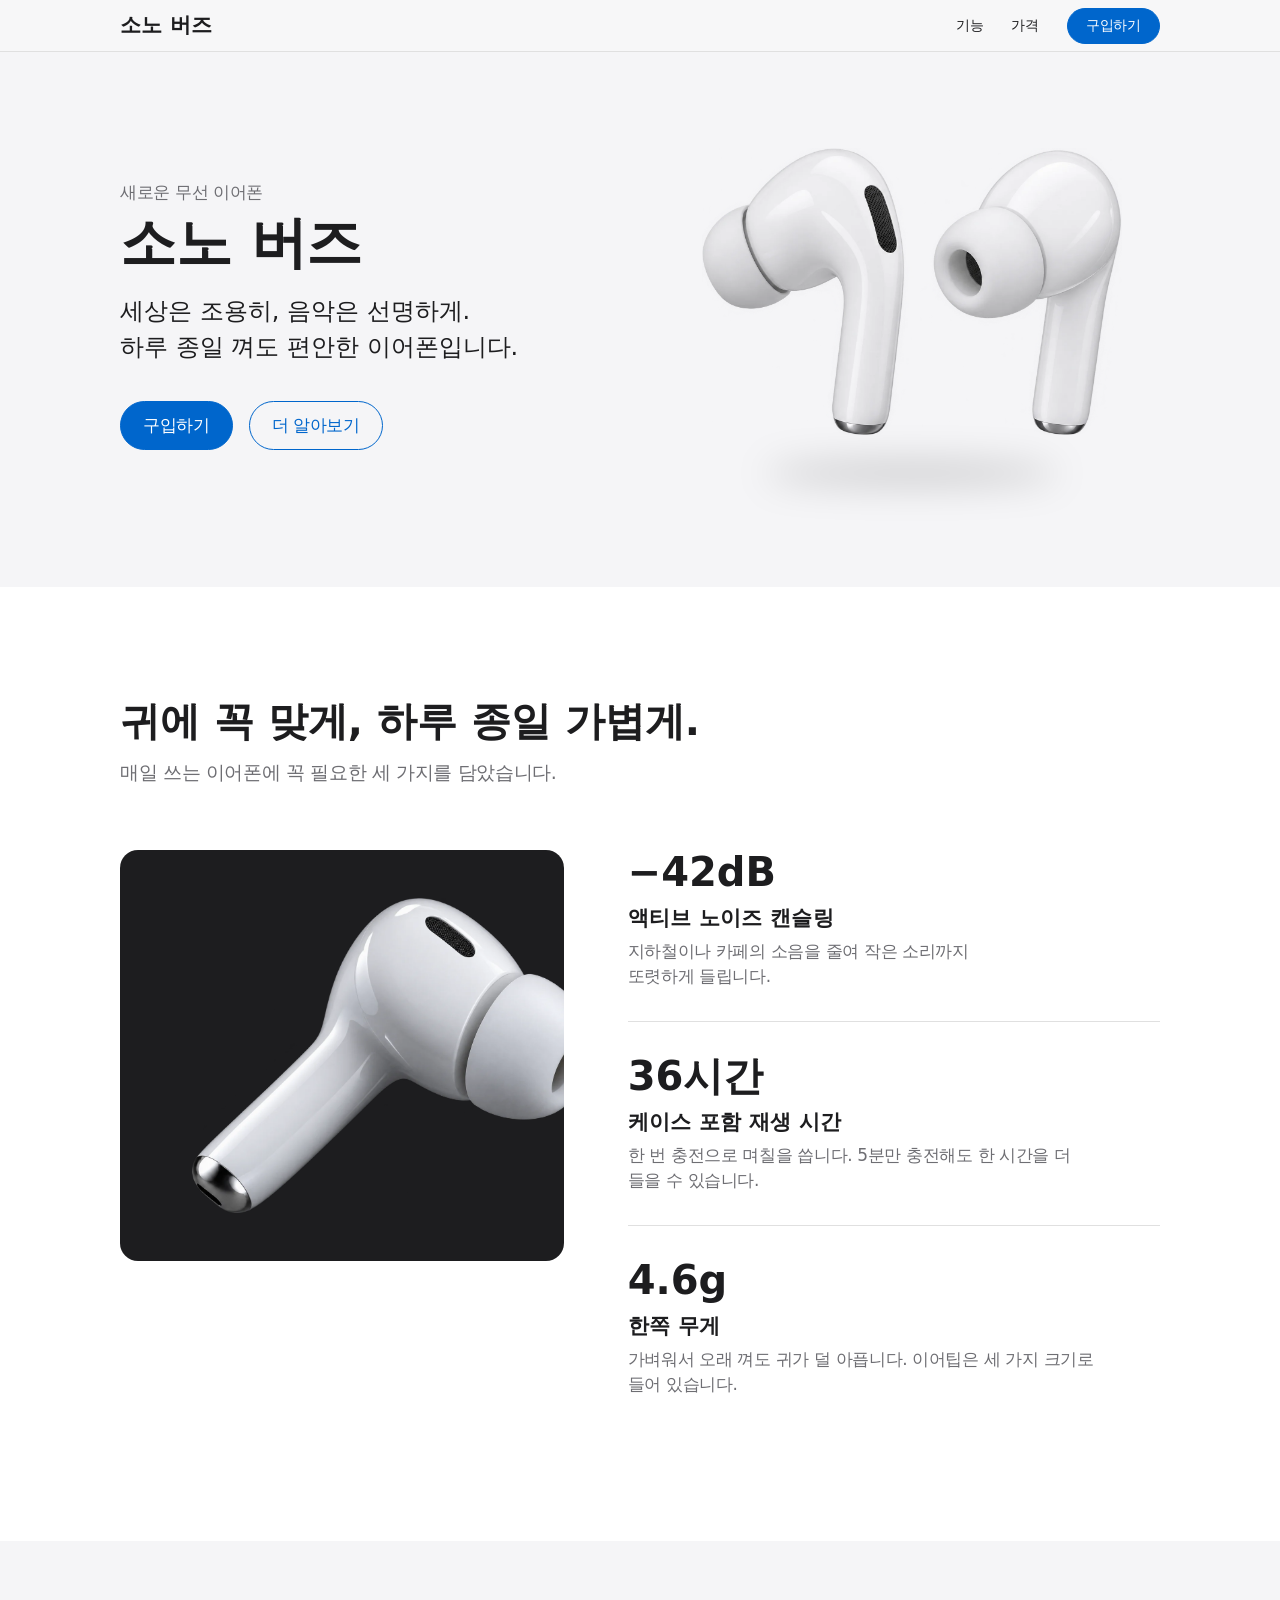
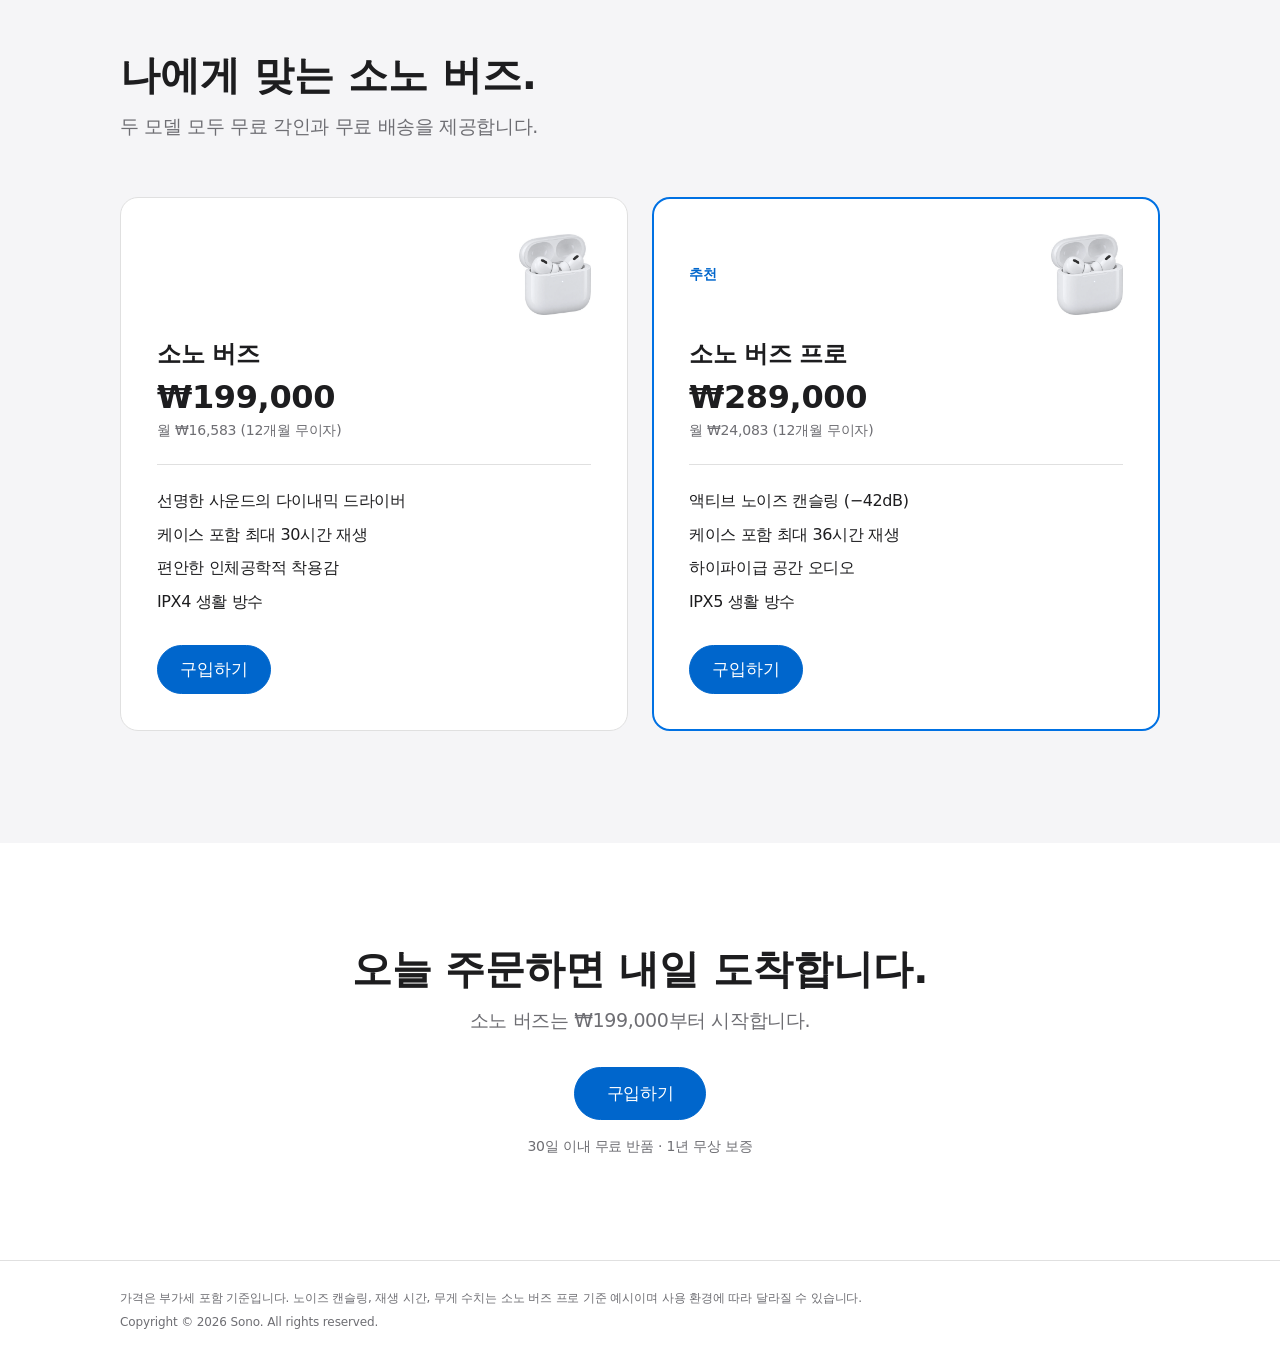
==== commit 54e3ce94: "Align typography and nav with DESIGN.md tokens Measured computed styles against DESIGN.md and fixed " ====
--- a/index.html
+++ b/index.html
@@ -26,10 +26,10 @@
   --canvas: #ffffff;
   --parchment: #f5f5f7;
   --photo-frame: #1d1d1f;
-  --nav-bg: rgba(245, 245, 247, 0.85);
+  --nav-bg: rgba(245, 245, 247, 0.8);
   --floor-shadow: rgba(0, 0, 0, 0.2);
-  --font-display: "SF Pro Display", -apple-system, BlinkMacSystemFont, "Apple SD Gothic Neo", "Pretendard", "Noto Sans KR", system-ui, sans-serif;
-  --font-text: "SF Pro Text", -apple-system, BlinkMacSystemFont, "Apple SD Gothic Neo", "Pretendard", "Noto Sans KR", system-ui, sans-serif;
+  --font-display: "SF Pro Display", -apple-system, BlinkMacSystemFont, "Inter", "Apple SD Gothic Neo", "Pretendard", "Noto Sans KR", system-ui, sans-serif;
+  --font-text: "SF Pro Text", -apple-system, BlinkMacSystemFont, "Inter", "Apple SD Gothic Neo", "Pretendard", "Noto Sans KR", system-ui, sans-serif;
   --gutter: max(calc(24px + env(safe-area-inset-left)), calc((100% - 1040px) / 2));
 }
 @media (prefers-color-scheme: dark) {
@@ -44,7 +44,7 @@
     --canvas: #101012;
     --parchment: #161617;
     --photo-frame: #232325;
-    --nav-bg: rgba(22, 22, 23, 0.85);
+    --nav-bg: rgba(22, 22, 23, 0.8);
     --floor-shadow: rgba(0, 0, 0, 0.6);
   }
 }
@@ -54,8 +54,9 @@
 html { scroll-padding-top: 72px; -webkit-tap-highlight-color: transparent; }
 a, button { touch-action: manipulation; }
 body {
-  font: 400 17px/1.6 var(--font-text);
-  letter-spacing: -0.2px;
+  font: 400 17px/1.47 var(--font-text);
+  letter-spacing: -0.374px;
+  font-feature-settings: "ss03";
   color: var(--ink);
   background: var(--canvas);
   -webkit-font-smoothing: antialiased;
@@ -77,10 +78,10 @@
 /* 버튼: 알약 하나, 누르면 살짝 눌림 (자동 움직임 없음) */
 .btn {
   display: inline-flex; align-items: center; justify-content: center;
-  min-height: 44px; padding: 11px 24px;
+  min-height: 44px; padding: 11px 22px;
   border: 1px solid var(--btn-bg); border-radius: 999px;
   background: var(--btn-bg); color: #fff;
-  font: inherit; font-size: 16px; letter-spacing: -0.2px;
+  font: inherit;
   text-decoration: none; white-space: nowrap; cursor: pointer;
   transition: background-color 0.15s ease, border-color 0.15s ease, transform 0.15s ease;
 }
@@ -93,21 +94,21 @@
 /* 내비: 한 줄짜리 얇은 막대 하나 */
 .nav {
   position: sticky; top: 0; z-index: 20;
-  height: 56px; padding: 0 var(--gutter);
+  height: 52px; padding: 0 var(--gutter);
   display: flex; align-items: center; justify-content: space-between; gap: 16px;
   background: var(--nav-bg);
   -webkit-backdrop-filter: saturate(180%) blur(20px);
   backdrop-filter: saturate(180%) blur(20px);
   border-bottom: 1px solid var(--hairline);
 }
-.nav__brand { font: 600 18px/1 var(--font-display); color: inherit; text-decoration: none; }
-.nav__links { display: flex; align-items: center; gap: 28px; list-style: none; padding: 0; font-size: 15px; }
+.nav__brand { font: 600 21px/1.19 var(--font-display); letter-spacing: 0.231px; color: inherit; text-decoration: none; }
+.nav__links { display: flex; align-items: center; gap: 28px; list-style: none; padding: 0; font-size: 14px; letter-spacing: -0.224px; }
 .nav__links a:not(.btn) { color: inherit; text-decoration: none; }
 .nav__links a:not(.btn):hover { text-decoration: underline; }
-.nav .btn { min-height: 36px; padding: 6px 18px; font-size: 14px; }
+.nav .btn { min-height: 36px; padding: 6px 18px; font-size: 14px; letter-spacing: -0.224px; }
 
 .section { padding: 112px var(--gutter); }
-.section__title { font-size: 40px; line-height: 1.2; letter-spacing: -0.4px; }
+.section__title { font-size: 40px; line-height: 1.1; letter-spacing: 0; }
 .section__intro { color: var(--ink-muted); font-size: 19px; margin-top: 16px; max-width: 32em; }
 
 /* 히어로: 왼쪽 글, 오른쪽 제품 */
@@ -117,8 +118,8 @@
   display: grid; grid-template-columns: 1fr 1fr; align-items: center; gap: 48px;
 }
 .hero__eyebrow { color: var(--ink-muted); font-size: 17px; }
-.hero h1 { font-size: 64px; line-height: 1.08; letter-spacing: -1px; margin-top: 8px; }
-.hero__lead { font: 400 24px/1.45 var(--font-display); margin-top: 20px; max-width: 19em; text-wrap: balance; }
+.hero h1 { font-size: 56px; line-height: 1.07; letter-spacing: -0.28px; margin-top: 8px; }
+.hero__lead { font: 300 24px/1.5 var(--font-text); letter-spacing: 0; margin-top: 20px; max-width: 19em; text-wrap: balance; }
 .hero__cta { display: flex; flex-wrap: wrap; gap: 16px; margin-top: 36px; }
 .stage { width: min(420px, 100%); justify-self: center; }
 .stage::after {
@@ -136,8 +137,8 @@
 .feature-list { list-style: none; padding: 0; }
 .feature-list li { padding: 32px 0; border-top: 1px solid var(--hairline); }
 .feature-list li:first-child { padding-top: 0; border-top: 0; }
-.feature__stat { font: 600 44px/1.1 var(--font-display); letter-spacing: -0.5px; font-variant-numeric: tabular-nums; }
-.feature-list h3 { font-size: 21px; line-height: 1.3; margin-top: 10px; }
+.feature__stat { font: 600 40px/1.1 var(--font-display); letter-spacing: 0; font-variant-numeric: tabular-nums; }
+.feature-list h3 { font-size: 21px; line-height: 1.19; letter-spacing: 0.231px; margin-top: 12px; }
 .feature-list p:not(.feature__stat) { color: var(--ink-muted); margin-top: 8px; max-width: 28em; }
 
 /* 가격 */
@@ -154,7 +155,7 @@
 .plan__tag { color: var(--primary); font-size: 14px; font-weight: 600; }
 .plan h3 { font-size: 24px; line-height: 1.3; margin-top: 24px; }
 .plan__price { font: 600 32px/1.2 var(--font-display); margin-top: 8px; font-variant-numeric: tabular-nums; }
-.plan__monthly { color: var(--ink-muted); font-size: 15px; margin-top: 4px; }
+.plan__monthly { color: var(--ink-muted); font-size: 14px; line-height: 1.43; letter-spacing: -0.224px; margin-top: 4px; }
 .plan ul {
   list-style: none; padding: 24px 0 0; margin: 24px 0 32px;
   border-top: 1px solid var(--hairline); display: grid; gap: 10px; font-size: 16px;
@@ -165,24 +166,24 @@
 .closing { text-align: center; padding-top: 104px; padding-bottom: 104px; }
 .closing .section__intro { margin-left: auto; margin-right: auto; }
 .closing .btn { margin-top: 32px; padding: 13px 32px; font-size: 17px; }
-.closing__fine { color: var(--ink-muted); font-size: 14px; margin-top: 16px; }
+.closing__fine { color: var(--ink-muted); font-size: 14px; line-height: 1.43; letter-spacing: -0.224px; margin-top: 16px; }
 
 footer {
   border-top: 1px solid var(--hairline);
   padding: 28px var(--gutter) 40px;
-  color: var(--ink-muted); font-size: 13px; line-height: 1.6;
+  color: var(--ink-muted); font-size: 12px; line-height: 1.5; letter-spacing: -0.12px;
 }
 footer p + p { margin-top: 6px; }
 
 /* 반응형: 768px 아래는 한 줄로 쌓기 */
 @media (max-width: 900px) {
-  .hero h1 { font-size: 52px; }
+  .hero h1 { font-size: 48px; }
   .features__body { gap: 40px; }
 }
 @media (max-width: 767px) {
   .nav__links li:not(:last-child) { display: none; }
   .hero { grid-template-columns: 1fr; padding-top: 56px; padding-bottom: 64px; gap: 32px; }
-  .hero h1 { font-size: 44px; }
+  .hero h1 { font-size: 34px; }
   .hero__lead { font-size: 20px; }
   .stage { width: min(320px, 85%); }
   .section { padding-top: 72px; padding-bottom: 72px; }
@@ -190,7 +191,7 @@
   .section__intro { font-size: 17px; }
   .features__body { grid-template-columns: 1fr; margin-top: 40px; }
   .features__photo { padding: 32px 0 32px 24px; }
-  .feature__stat { font-size: 36px; }
+  .feature__stat { font-size: 34px; }
   .plans { grid-template-columns: 1fr; margin-top: 40px; }
   .plan, .plan--pick { padding: 28px; }
   .plan--pick { padding: 27px; }
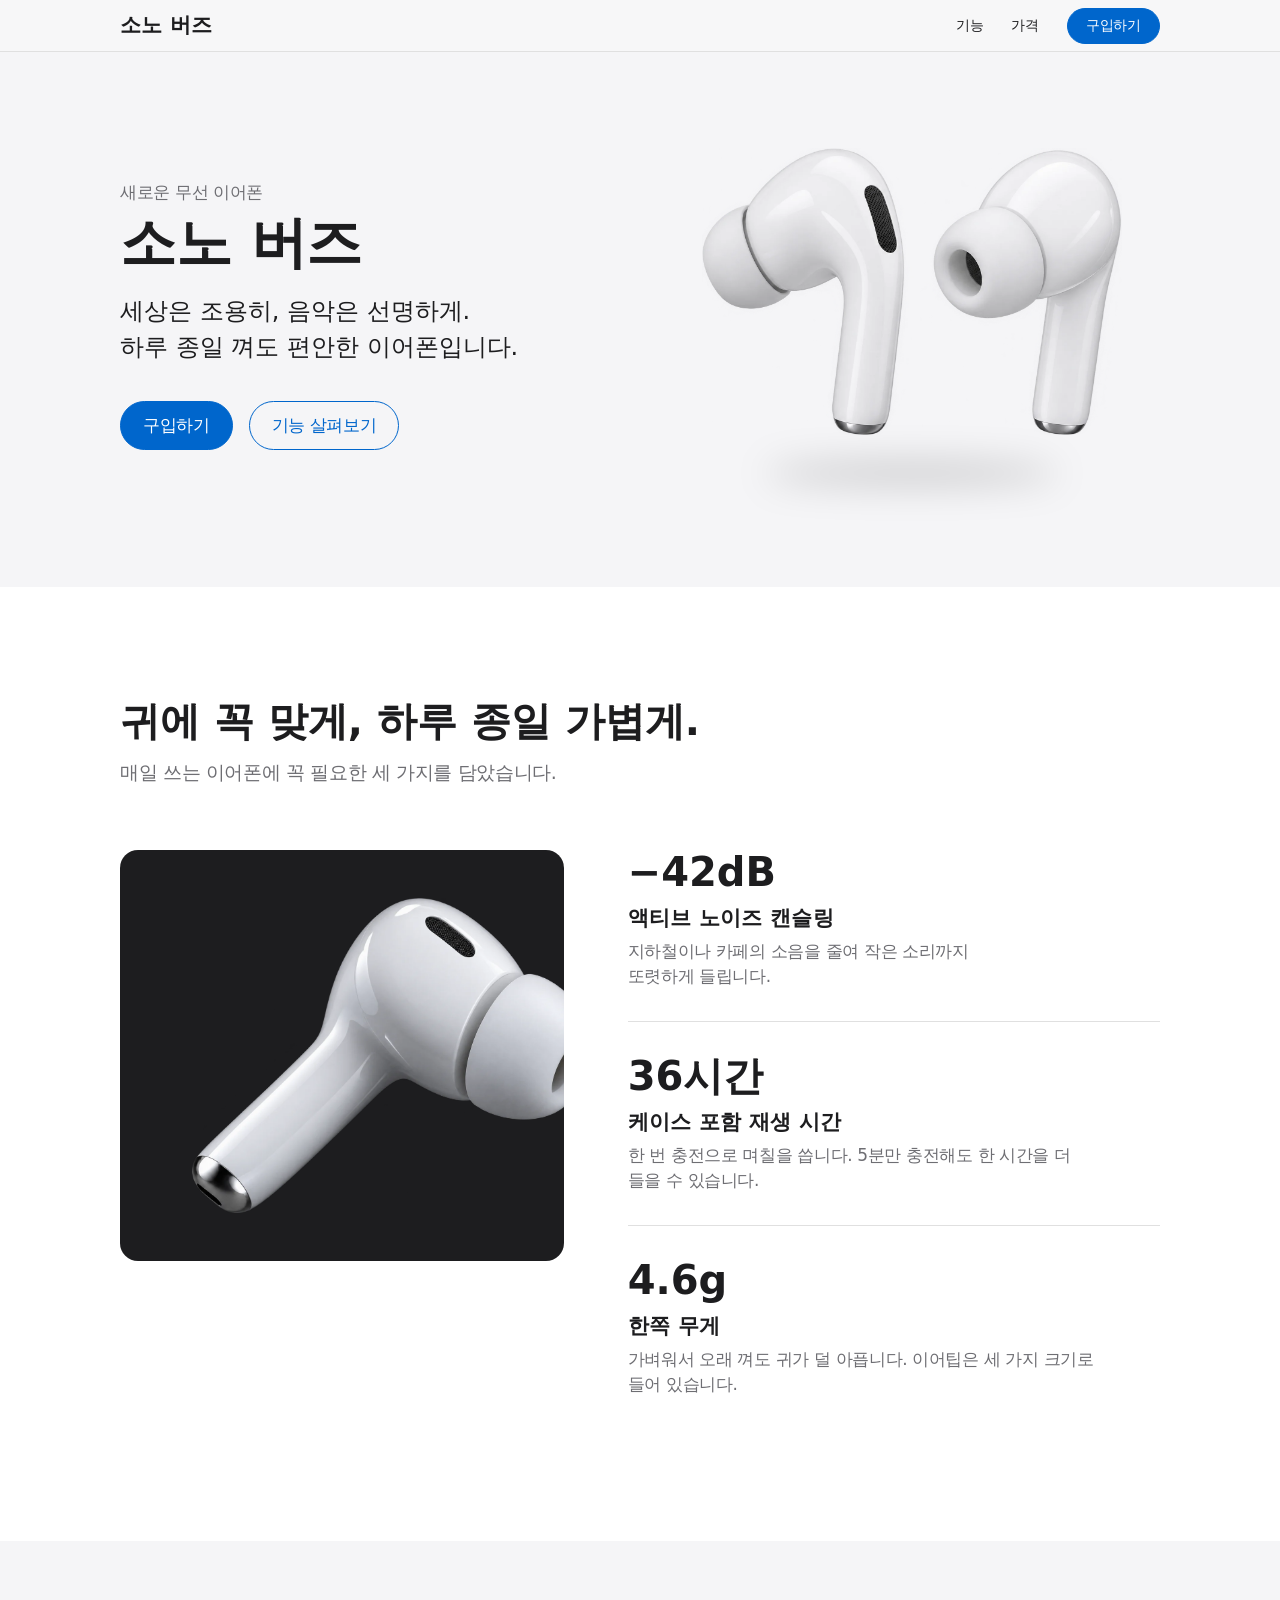
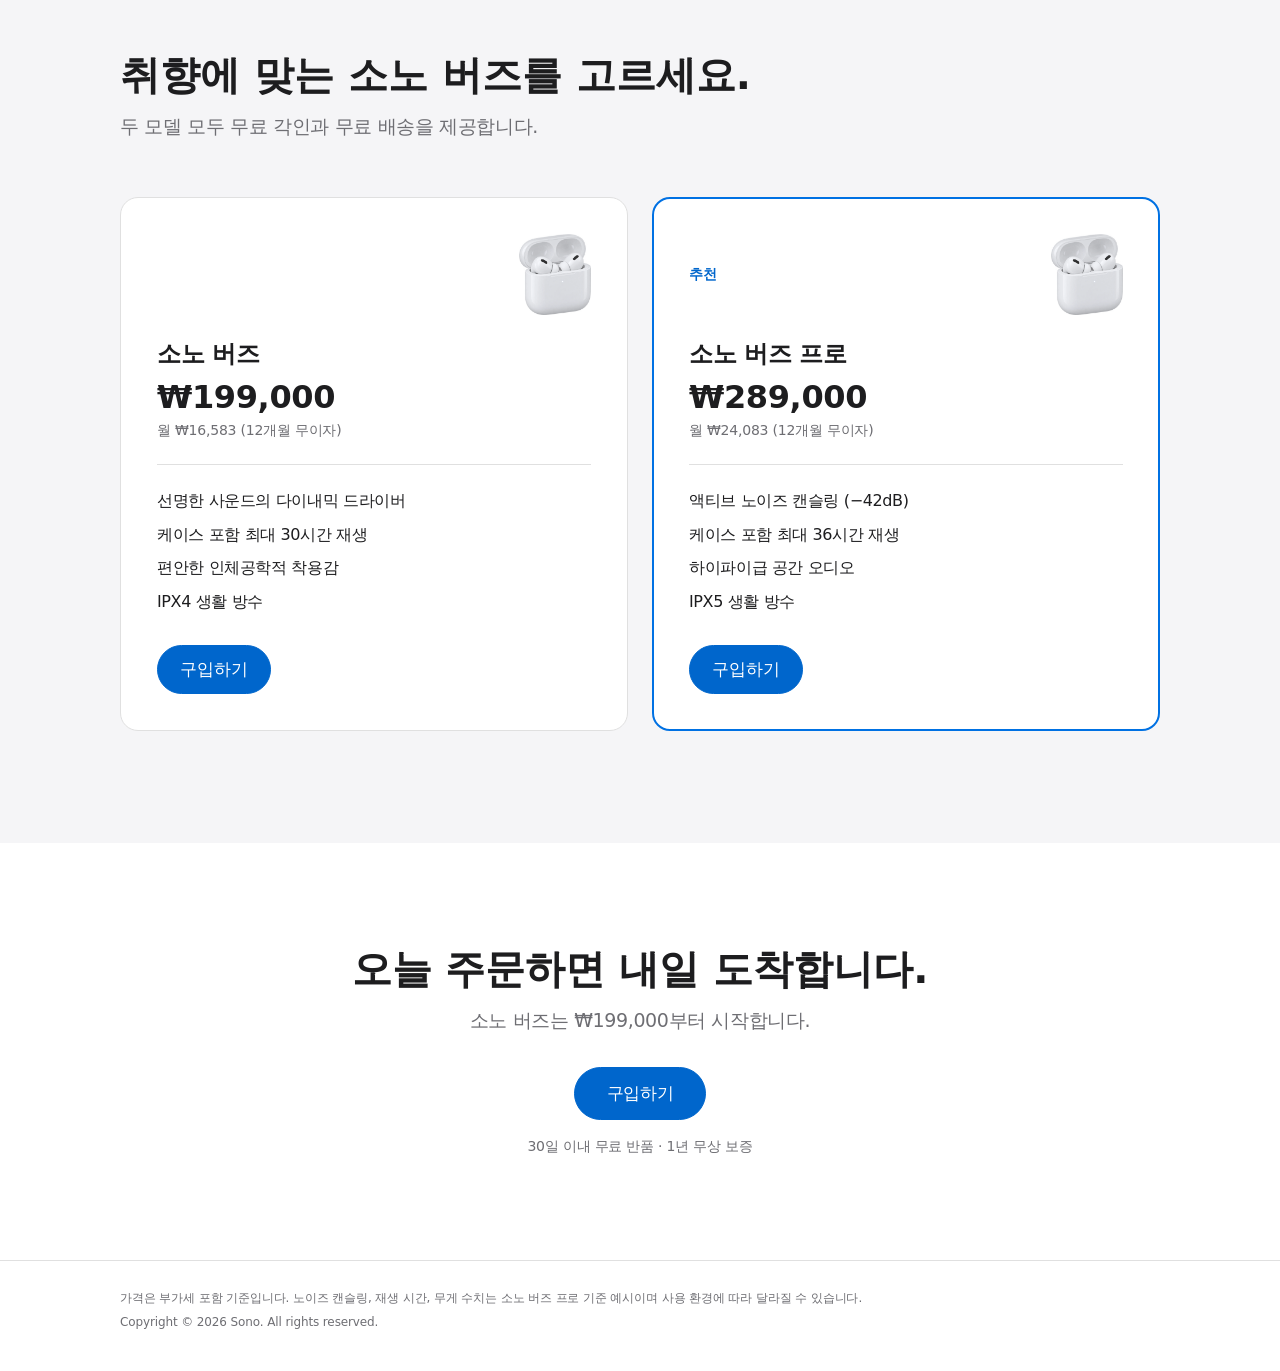
==== commit 6ffb409d: "Fix Web Interface Guidelines findings on the landing page Enable safe-area insets on both sides, sup" ====
--- a/index.html
+++ b/index.html
@@ -2,7 +2,7 @@
 <html lang="ko">
 <head>
 <meta charset="utf-8">
-<meta name="viewport" content="width=device-width, initial-scale=1">
+<meta name="viewport" content="width=device-width, initial-scale=1, viewport-fit=cover">
 <title>소노 버즈 | 무선 이어폰</title>
 <meta name="description" content="세상은 조용히, 음악은 선명하게. 노이즈 캔슬링 무선 이어폰 소노 버즈.">
 <meta name="color-scheme" content="light dark">
@@ -30,7 +30,7 @@
   --floor-shadow: rgba(0, 0, 0, 0.2);
   --font-display: "SF Pro Display", -apple-system, BlinkMacSystemFont, "Inter", "Apple SD Gothic Neo", "Pretendard", "Noto Sans KR", system-ui, sans-serif;
   --font-text: "SF Pro Text", -apple-system, BlinkMacSystemFont, "Inter", "Apple SD Gothic Neo", "Pretendard", "Noto Sans KR", system-ui, sans-serif;
-  --gutter: max(calc(24px + env(safe-area-inset-left)), calc((100% - 1040px) / 2));
+  --gutter: max(calc(24px + max(env(safe-area-inset-left), env(safe-area-inset-right))), calc((100% - 1040px) / 2));
 }
 @media (prefers-color-scheme: dark) {
   :root {
@@ -52,6 +52,7 @@
 *, *::before, *::after { box-sizing: border-box; }
 * { margin: 0; }
 html { scroll-padding-top: 72px; -webkit-tap-highlight-color: transparent; }
+@media (pointer: fine) { html { overscroll-behavior: none; } }
 a, button { touch-action: manipulation; }
 body {
   font: 400 17px/1.47 var(--font-text);
@@ -73,9 +74,11 @@
   padding: 8px 15px; border-radius: 8px;
   background: var(--ink); color: var(--canvas); text-decoration: none;
 }
-.skip:focus { top: 8px; }
+.skip:focus-visible { top: 8px; }
 
 /* 버튼: 알약 하나, 누르면 살짝 눌림 (자동 움직임 없음) */
+.brand { white-space: nowrap; }
+
 .btn {
   display: inline-flex; align-items: center; justify-content: center;
   min-height: 44px; padding: 11px 22px;
@@ -151,7 +154,7 @@
 }
 .plan--pick { border: 2px solid var(--primary-focus); padding: 35px; }
 .plan__head { display: flex; align-items: center; justify-content: space-between; gap: 16px; }
-.plan__head img { width: 72px; }
+.plan__head img { width: 72px; margin-left: auto; }
 .plan__tag { color: var(--primary); font-size: 14px; font-weight: 600; }
 .plan h3 { font-size: 24px; line-height: 1.3; margin-top: 24px; }
 .plan__price { font: 600 32px/1.2 var(--font-display); margin-top: 8px; font-variant-numeric: tabular-nums; }
@@ -202,7 +205,7 @@
 <a class="skip" href="#main">본문으로 건너뛰기</a>
 
 <nav class="nav" aria-label="소노 버즈">
-  <a class="nav__brand" href="#top">소노 버즈</a>
+  <a class="nav__brand" href="#top" translate="no">소노&nbsp;버즈</a>
   <ul class="nav__links">
     <li><a href="#features">기능</a></li>
     <li><a href="#pricing">가격</a></li>
@@ -214,11 +217,11 @@
   <section class="hero" id="top" aria-labelledby="hero-title">
     <div>
       <p class="hero__eyebrow">새로운 무선 이어폰</p>
-      <h1 id="hero-title">소노 버즈</h1>
+      <h1 id="hero-title" translate="no">소노&nbsp;버즈</h1>
       <p class="hero__lead">세상은 조용히, 음악은 선명하게. 하루 종일 껴도 편안한 이어폰입니다.</p>
       <div class="hero__cta">
         <a class="btn" href="#pricing">구입하기</a>
-        <a class="btn btn--ghost" href="#features">더 알아보기</a>
+        <a class="btn btn--ghost" href="#features">기능 살펴보기</a>
       </div>
     </div>
     <div class="stage">
@@ -255,15 +258,14 @@
   </section>
 
   <section class="section pricing" id="pricing" aria-labelledby="pricing-title">
-    <h2 class="section__title" id="pricing-title">나에게 맞는 소노 버즈.</h2>
+    <h2 class="section__title" id="pricing-title">취향에 맞는 <span class="brand" translate="no">소노&nbsp;버즈</span>를 고르세요.</h2>
     <p class="section__intro">두 모델 모두 무료 각인과 무료 배송을 제공합니다.</p>
     <div class="plans">
       <article class="plan" aria-labelledby="plan-basic">
         <div class="plan__head">
-          <span class="plan__tag" aria-hidden="true"></span>
           <img src="assets/case-open.webp" width="1000" height="1119" alt="" loading="lazy">
         </div>
-        <h3 id="plan-basic">소노 버즈</h3>
+        <h3 id="plan-basic" translate="no">소노&nbsp;버즈</h3>
         <p class="plan__price">₩199,000</p>
         <p class="plan__monthly">월 ₩16,583 (12개월 무이자)</p>
         <ul>
@@ -279,7 +281,7 @@
           <span class="plan__tag">추천</span>
           <img src="assets/case-open.webp" width="1000" height="1119" alt="" loading="lazy">
         </div>
-        <h3 id="plan-pro">소노 버즈 프로</h3>
+        <h3 id="plan-pro" translate="no">소노&nbsp;버즈&nbsp;프로</h3>
         <p class="plan__price">₩289,000</p>
         <p class="plan__monthly">월 ₩24,083 (12개월 무이자)</p>
         <ul>
@@ -295,14 +297,14 @@
 
   <section class="section closing" aria-labelledby="closing-title">
     <h2 class="section__title" id="closing-title">오늘 주문하면 내일 도착합니다.</h2>
-    <p class="section__intro">소노 버즈는 ₩199,000부터 시작합니다.</p>
+    <p class="section__intro"><span class="brand" translate="no">소노&nbsp;버즈</span>는 ₩199,000부터 시작합니다.</p>
     <a class="btn" href="#pricing">구입하기</a>
     <p class="closing__fine">30일 이내 무료 반품 · 1년 무상 보증</p>
   </section>
 </main>
 
 <footer>
-  <p>가격은 부가세 포함 기준입니다. 노이즈 캔슬링, 재생 시간, 무게 수치는 소노 버즈 프로 기준 예시이며 사용 환경에 따라 달라질 수 있습니다.</p>
+  <p>가격은 부가세 포함 기준입니다. 노이즈 캔슬링, 재생 시간, 무게 수치는 <span class="brand" translate="no">소노&nbsp;버즈&nbsp;프로</span> 기준 예시이며 사용 환경에 따라 달라질 수 있습니다.</p>
   <p>Copyright © 2026 <span translate="no">Sono</span>. All rights reserved.</p>
 </footer>
 </body>
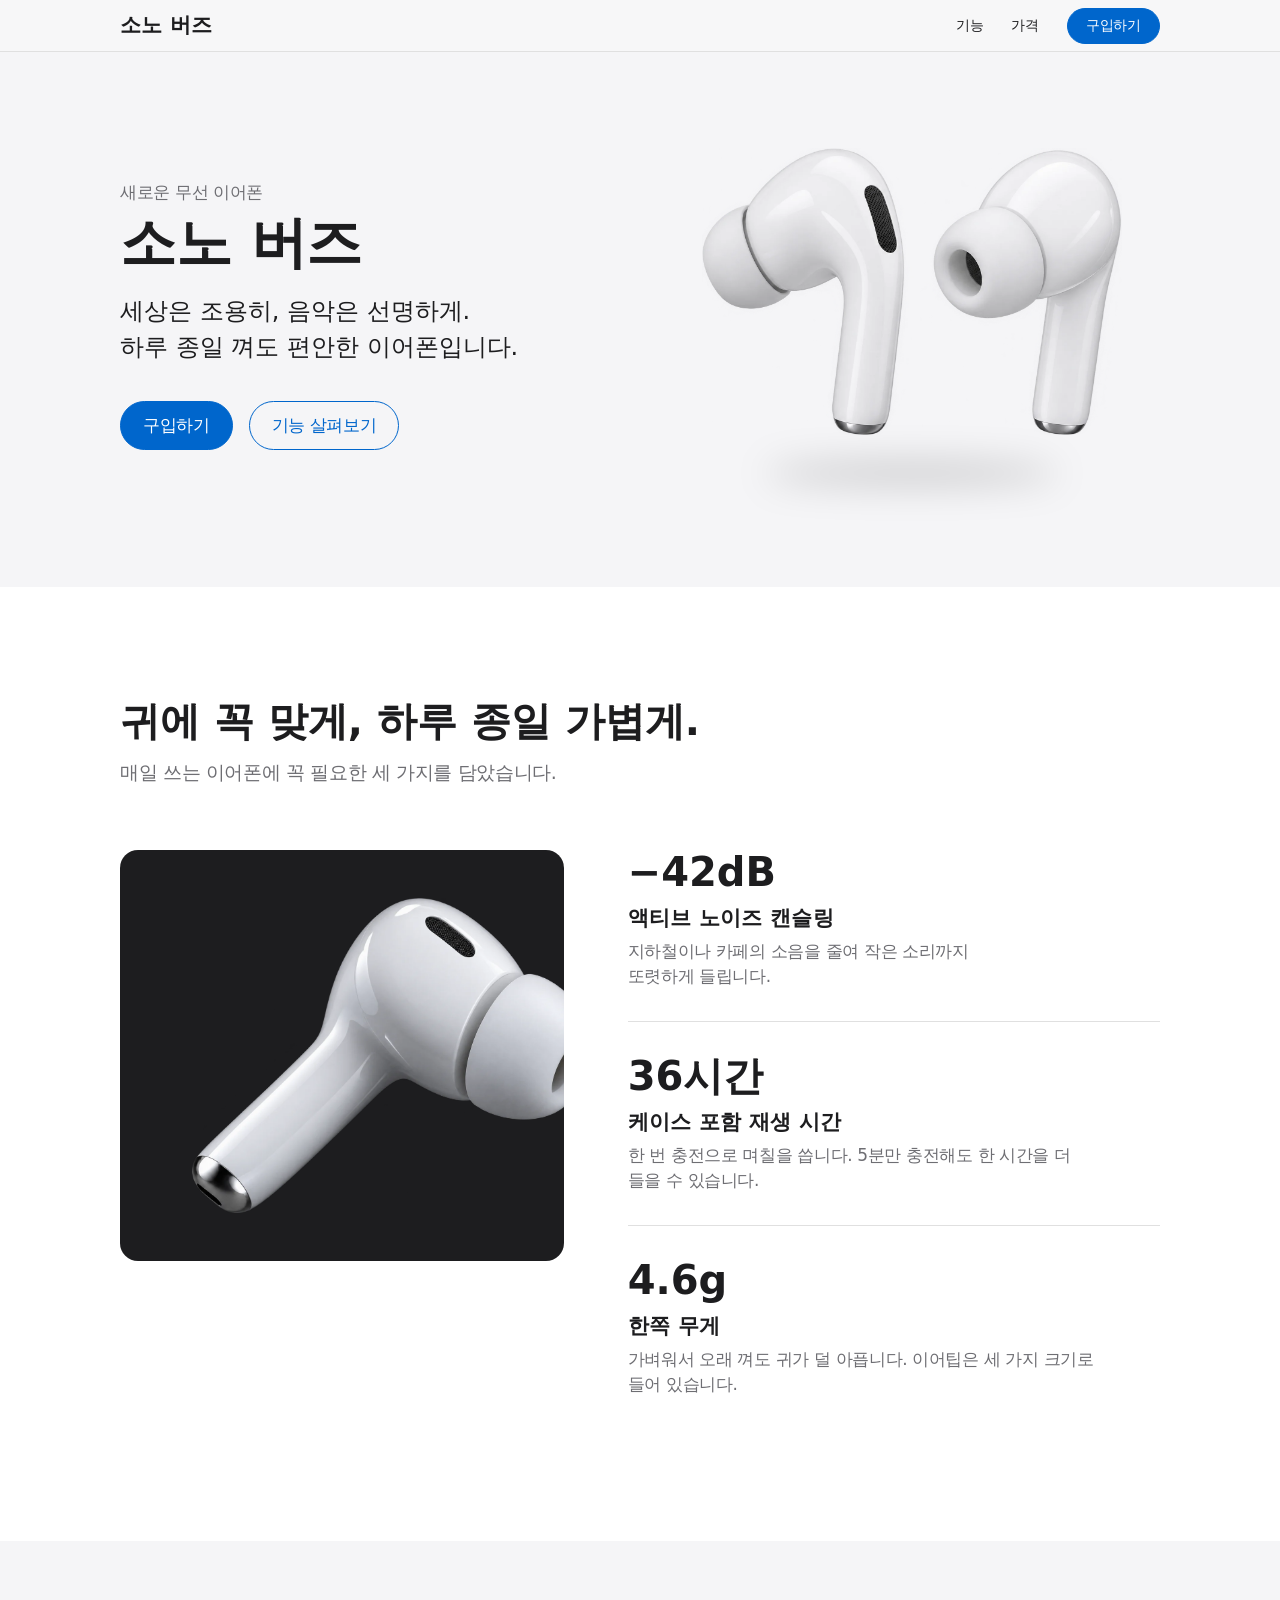
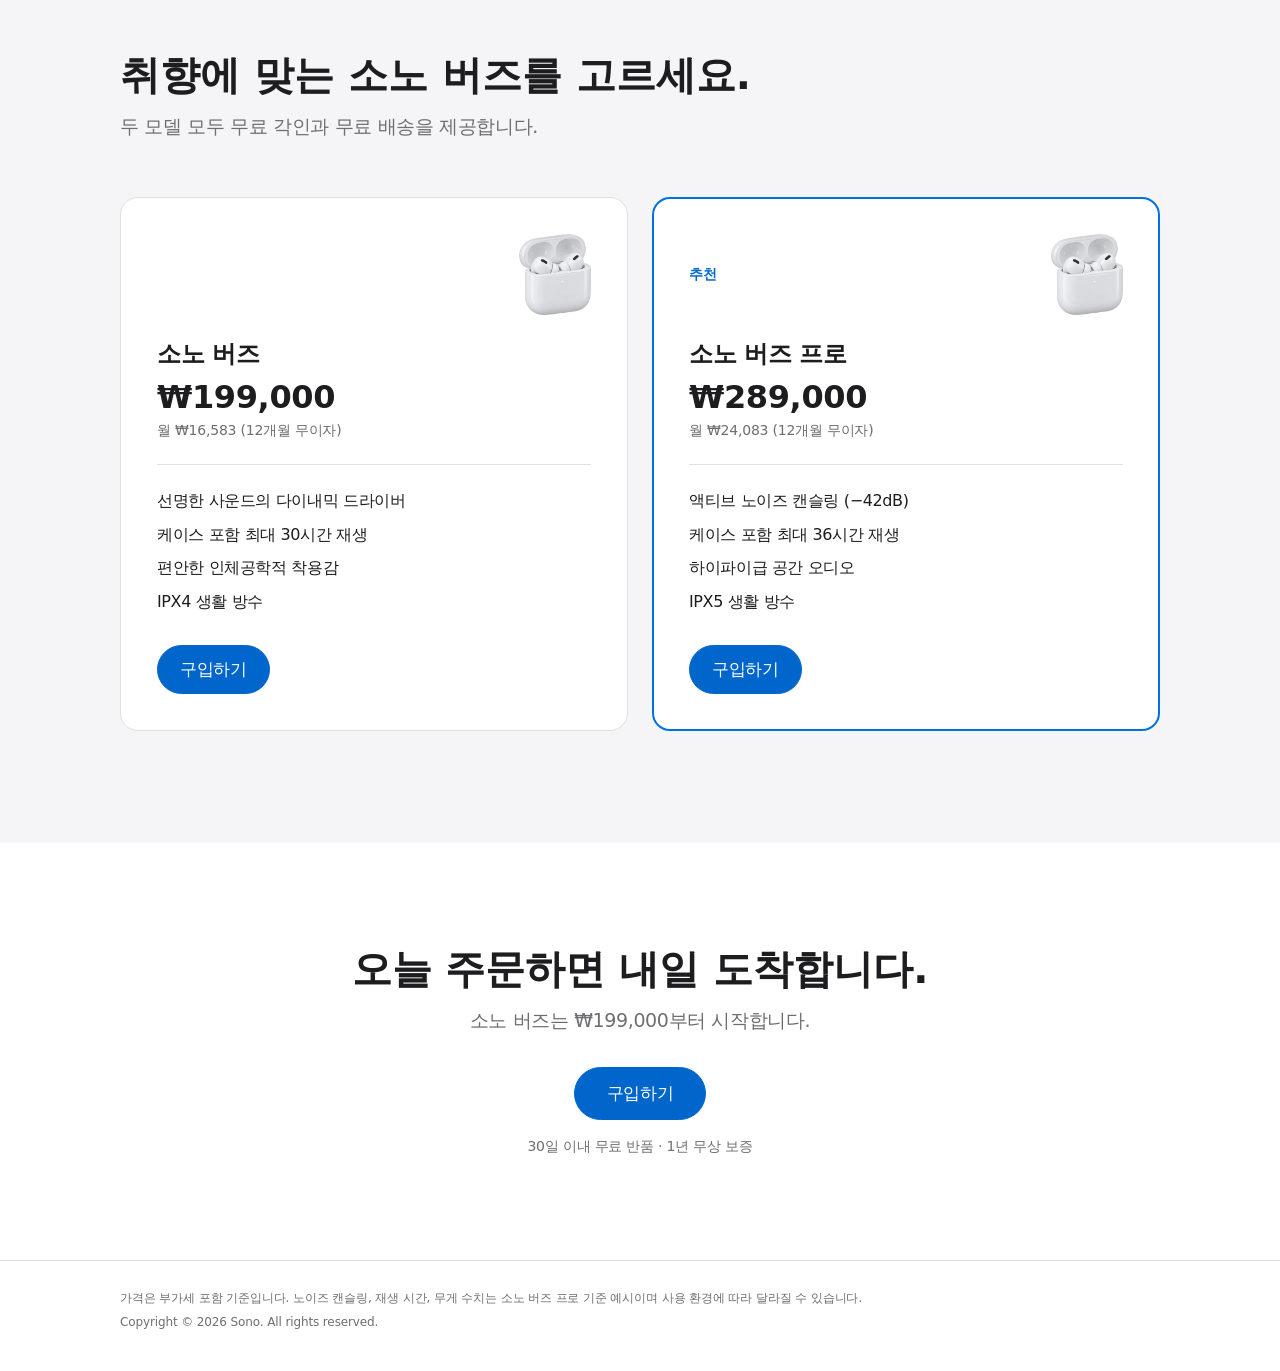
==== commit a9b3ad17: "Add Sono Buds product detail page New product.html with a photo gallery, model and color selection k" ====
--- a/index.html
+++ b/index.html
@@ -274,7 +274,7 @@
           <li>편안한 인체공학적 착용감</li>
           <li>IPX4 생활 방수</li>
         </ul>
-        <button class="btn" type="button" aria-label="소노 버즈 구입하기">구입하기</button>
+        <a class="btn" href="product.html?model=basic" aria-label="소노 버즈 구입하기">구입하기</a>
       </article>
       <article class="plan plan--pick" aria-labelledby="plan-pro">
         <div class="plan__head">
@@ -290,7 +290,7 @@
           <li>하이파이급 공간 오디오</li>
           <li>IPX5 생활 방수</li>
         </ul>
-        <button class="btn" type="button" aria-label="소노 버즈 프로 구입하기">구입하기</button>
+        <a class="btn" href="product.html?model=pro" aria-label="소노 버즈 프로 구입하기">구입하기</a>
       </article>
     </div>
   </section>
